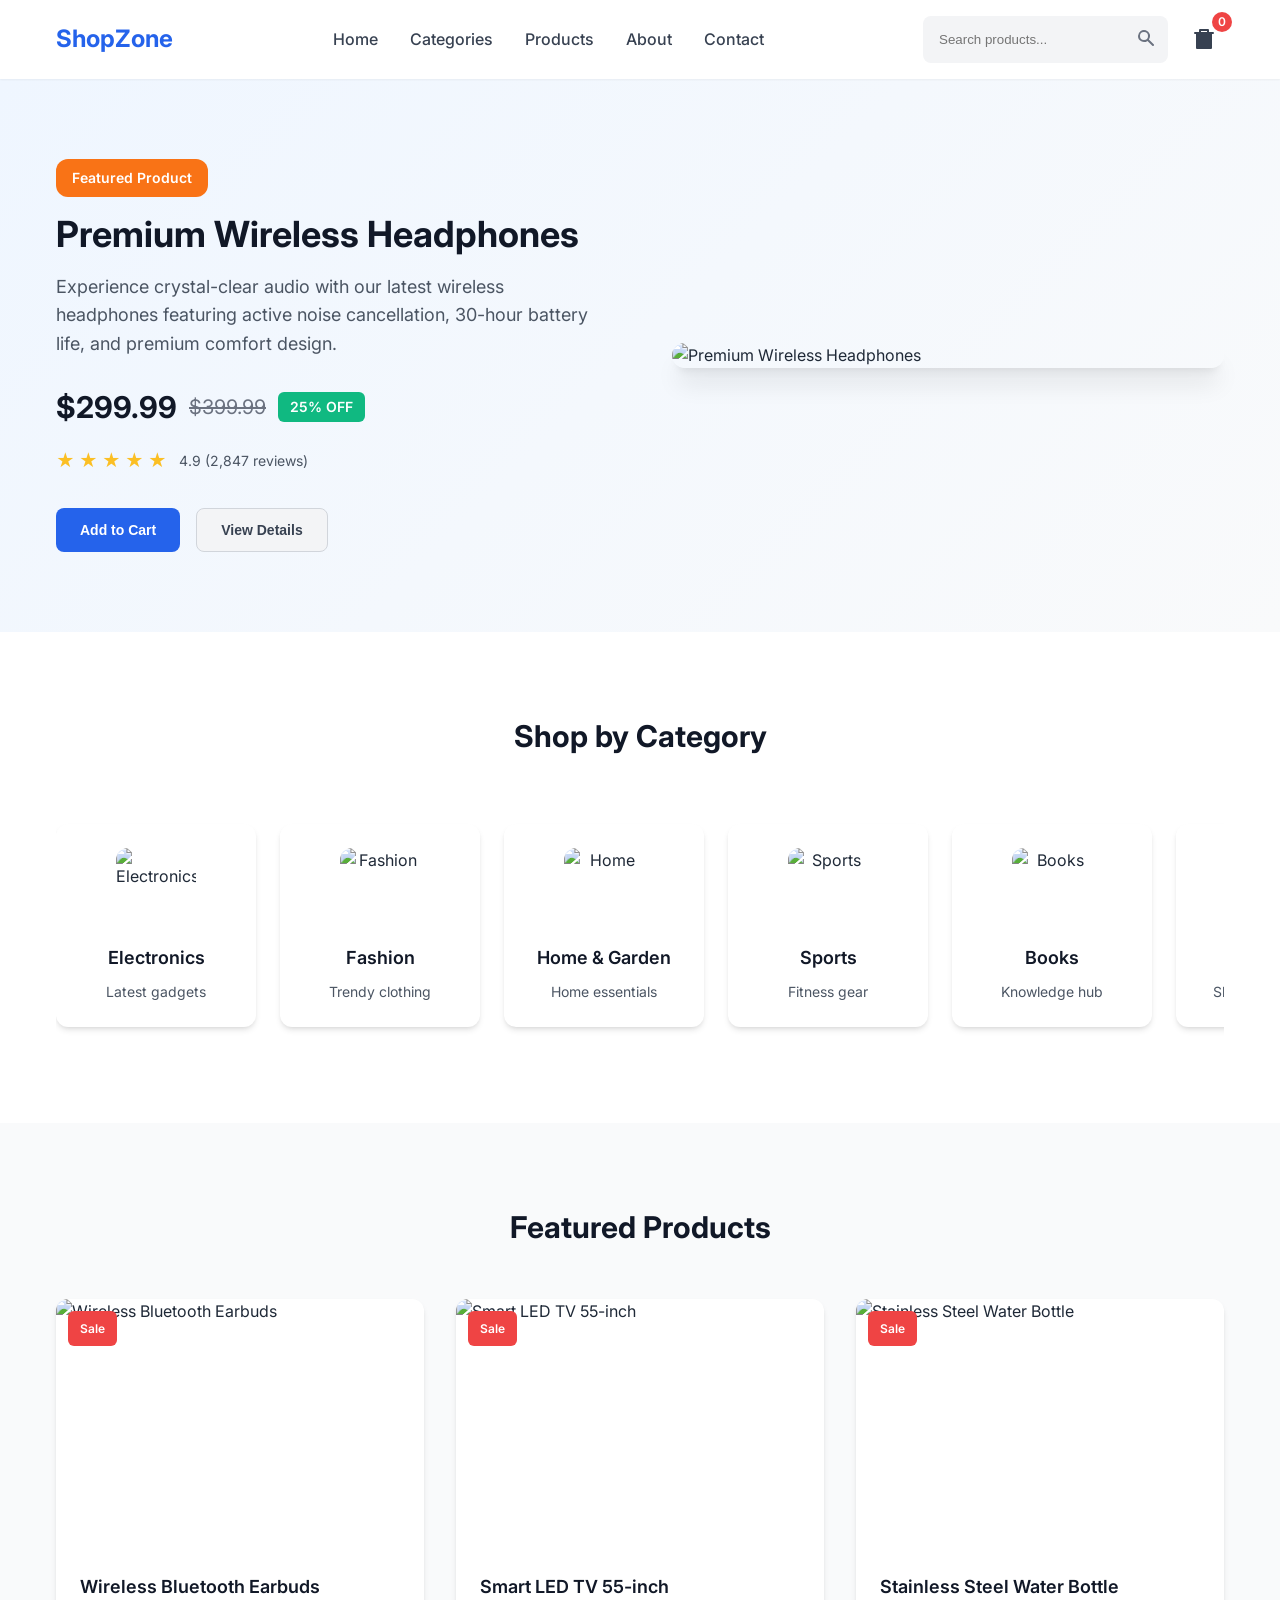
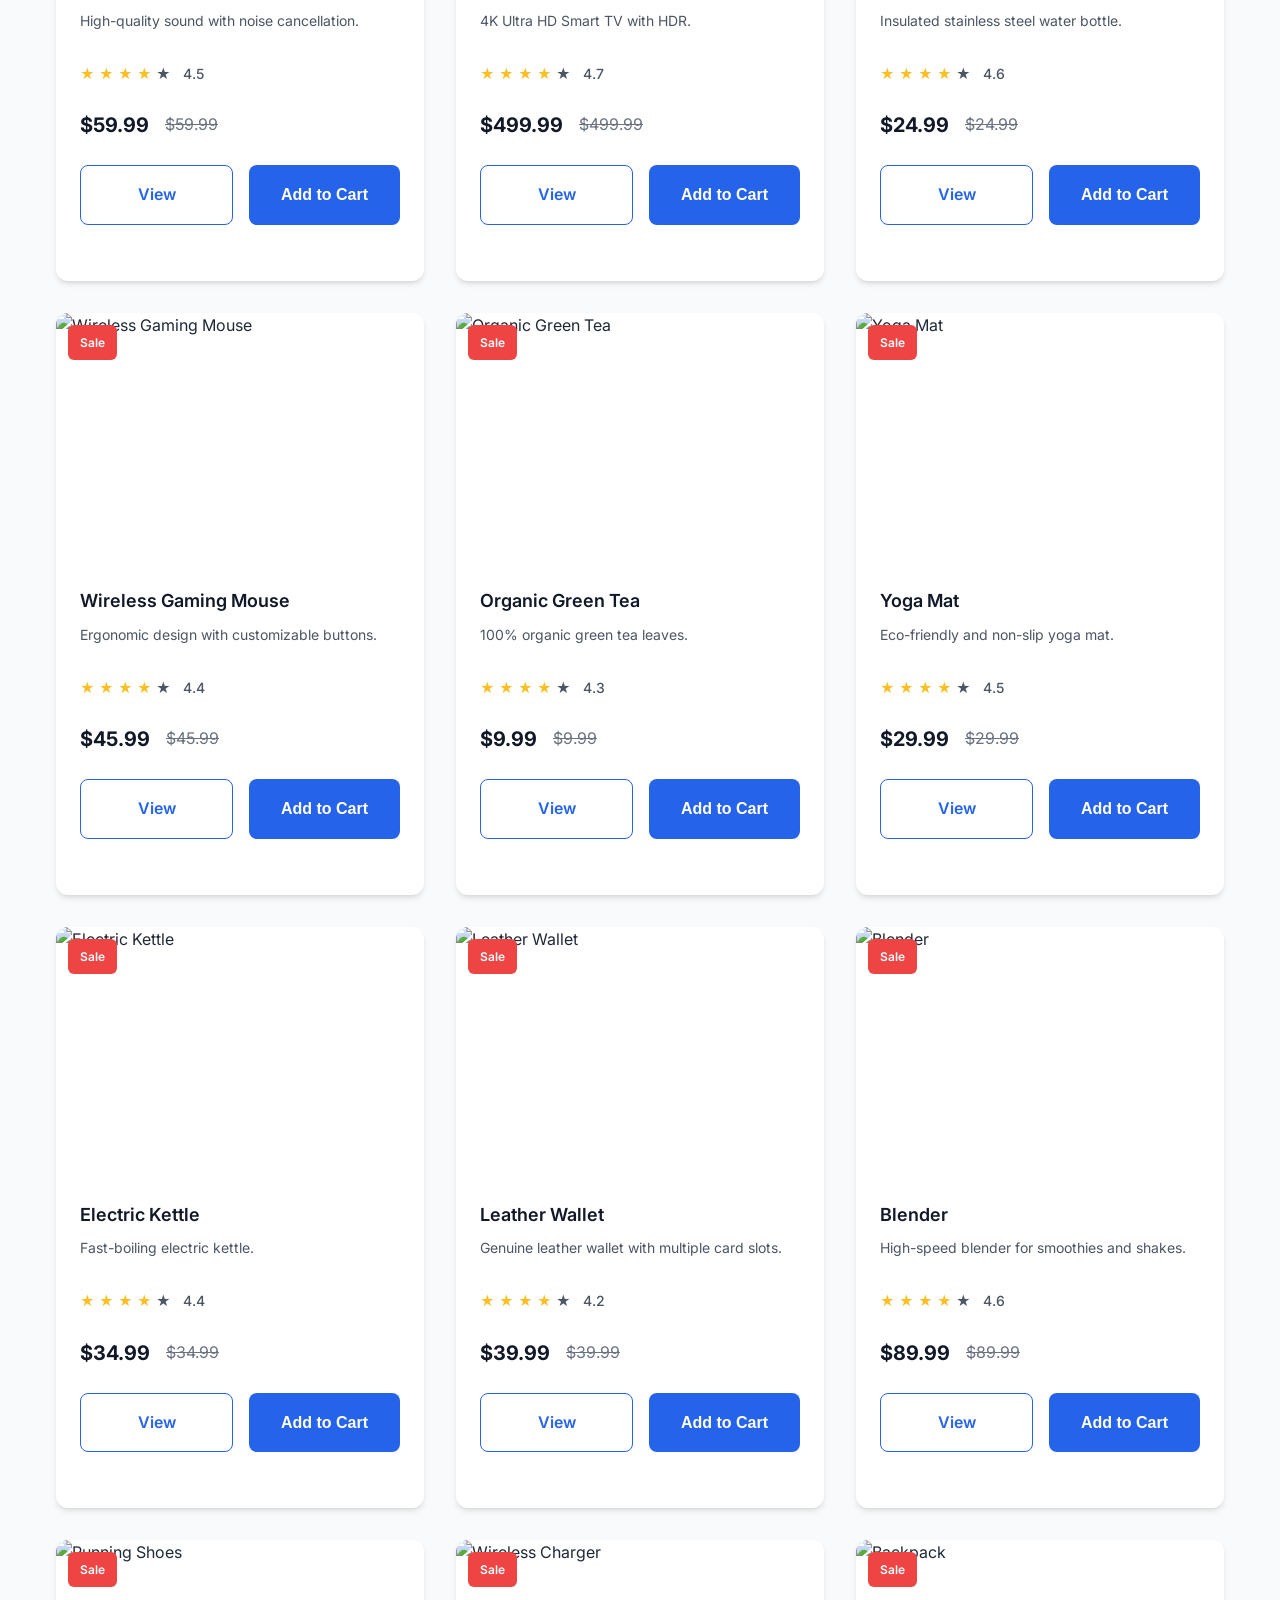
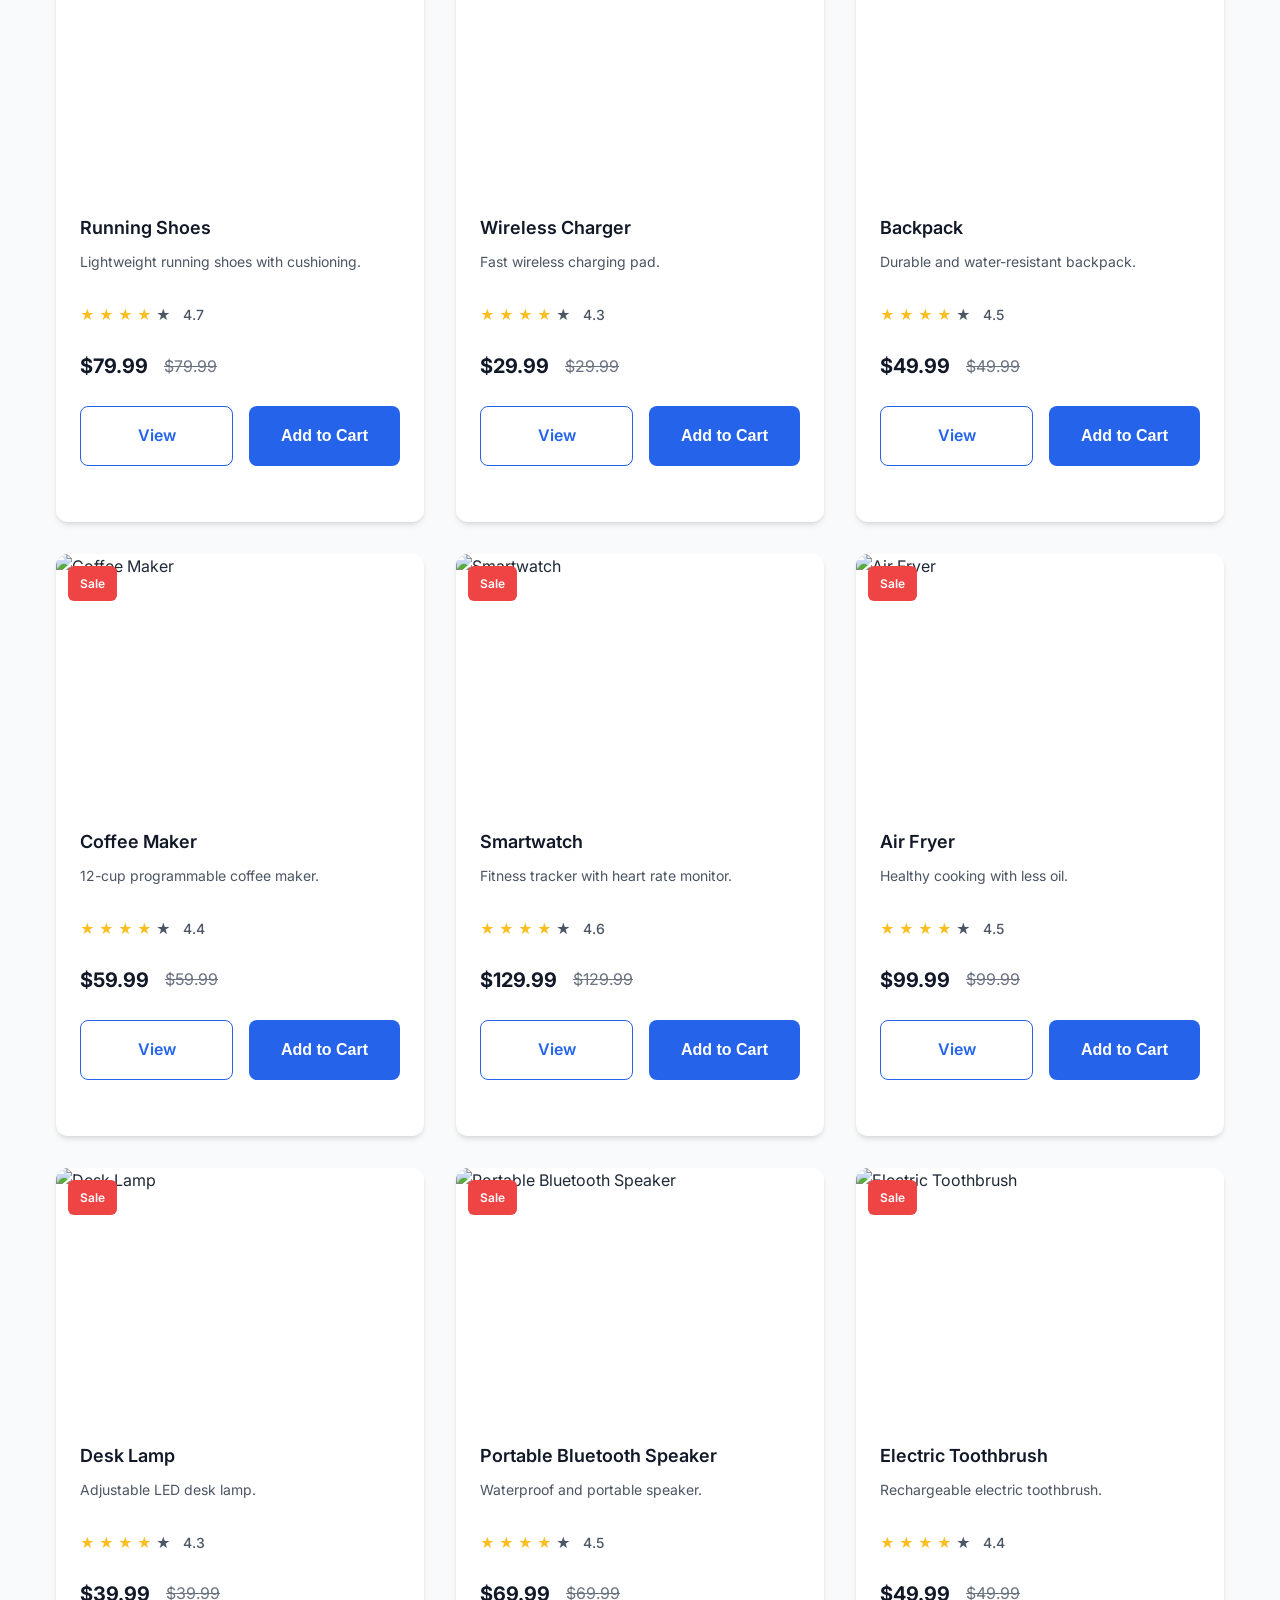
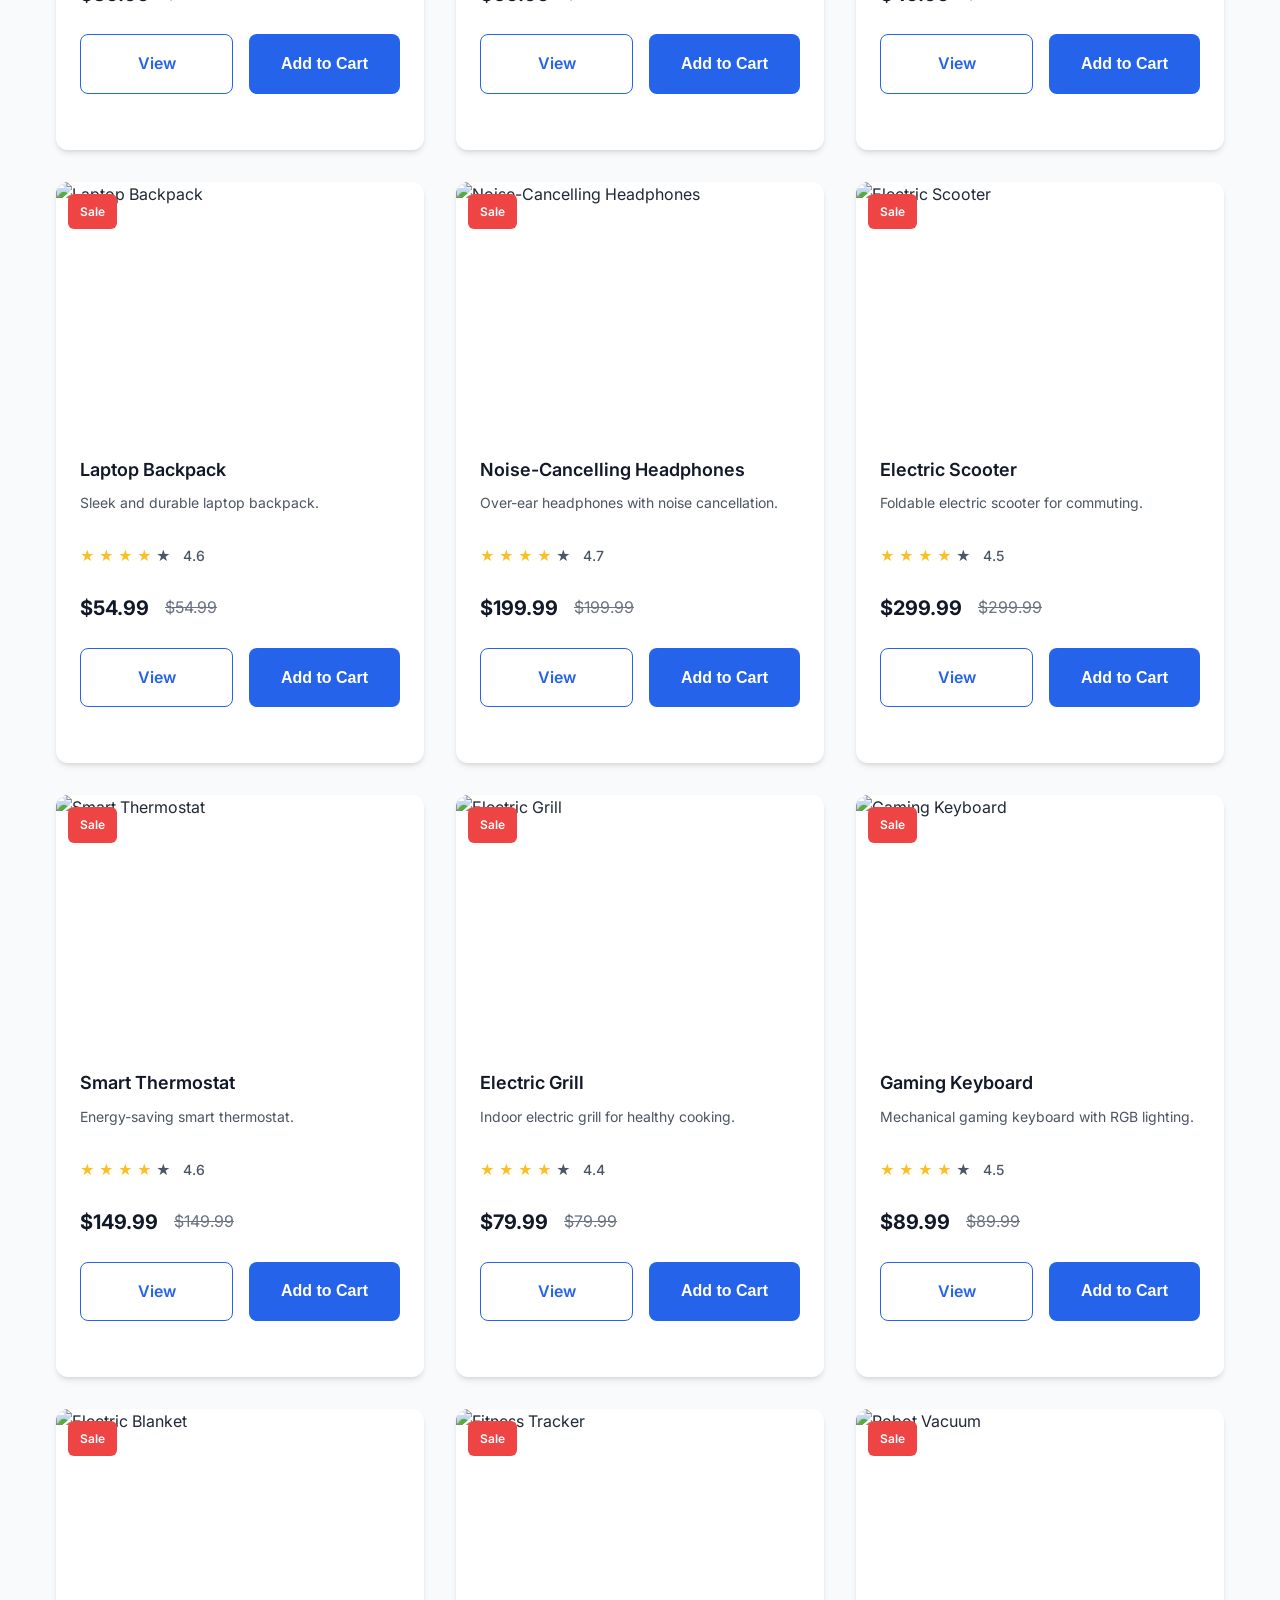
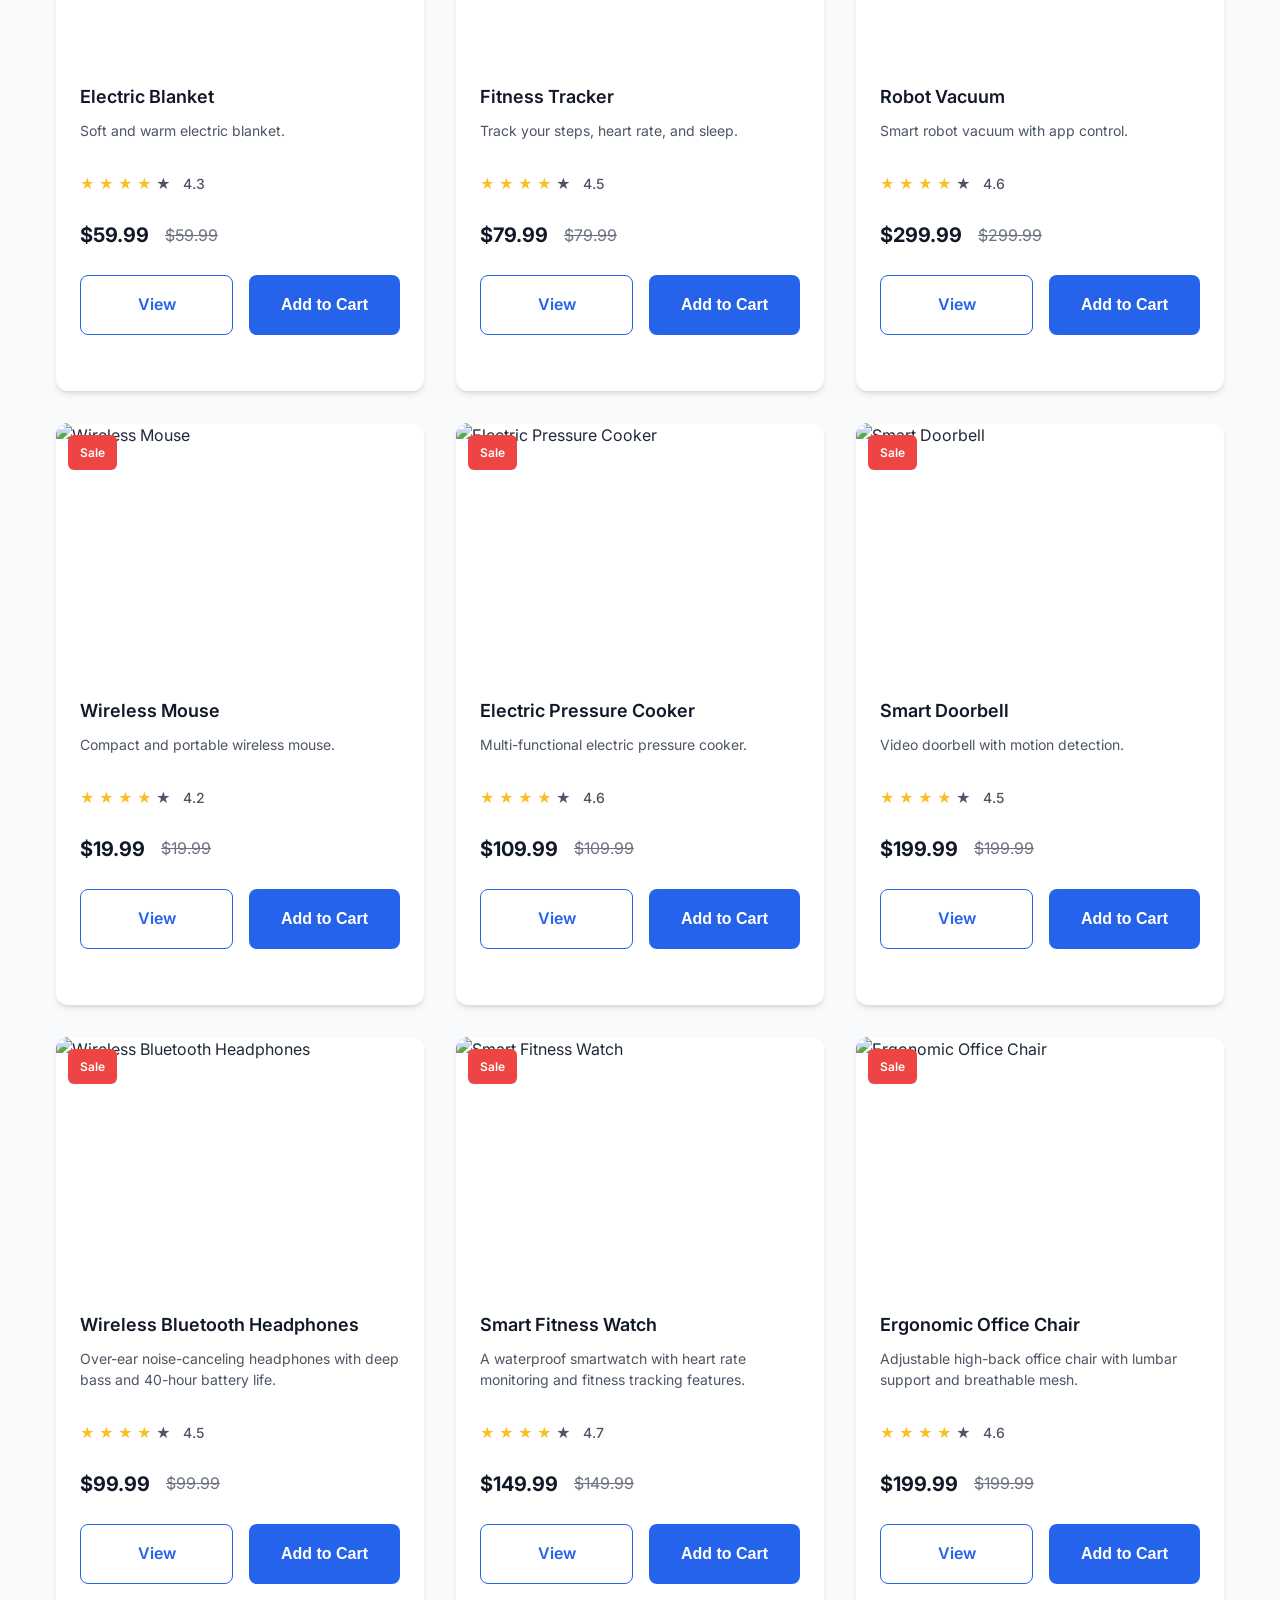
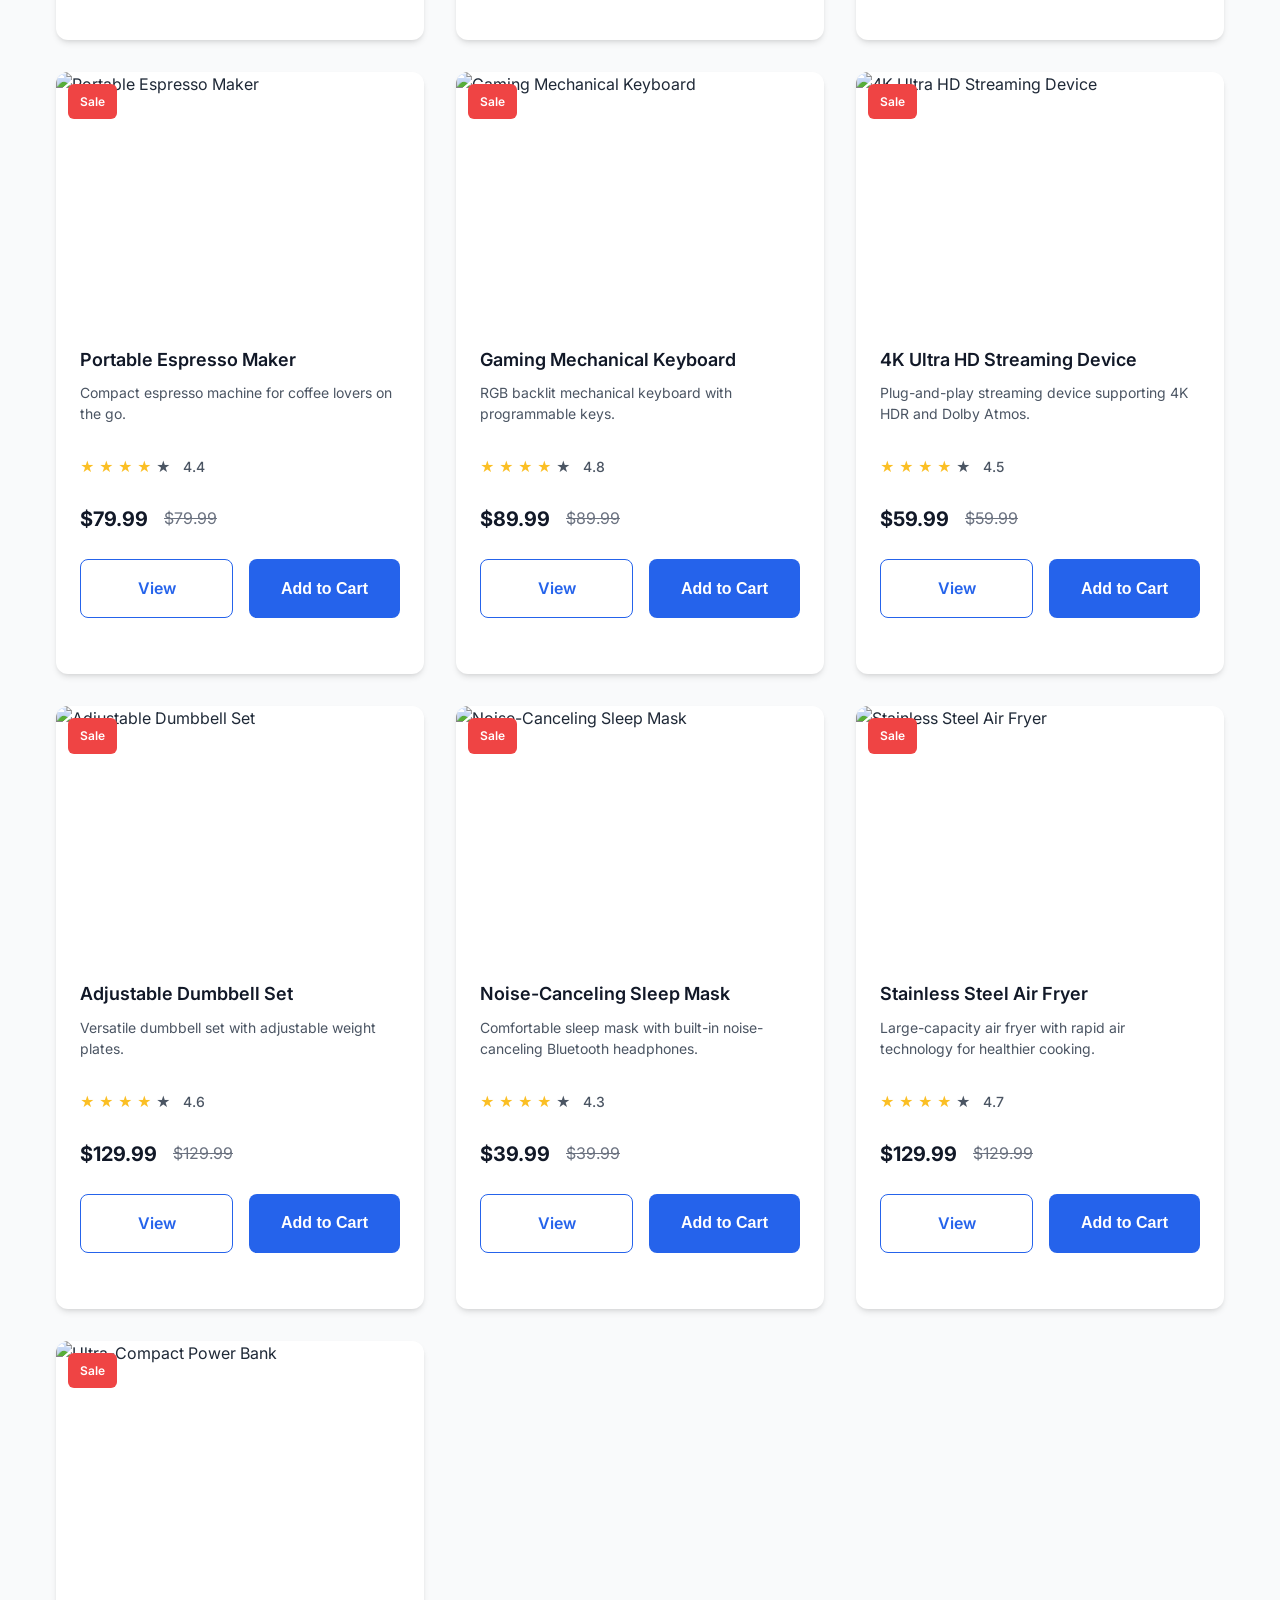
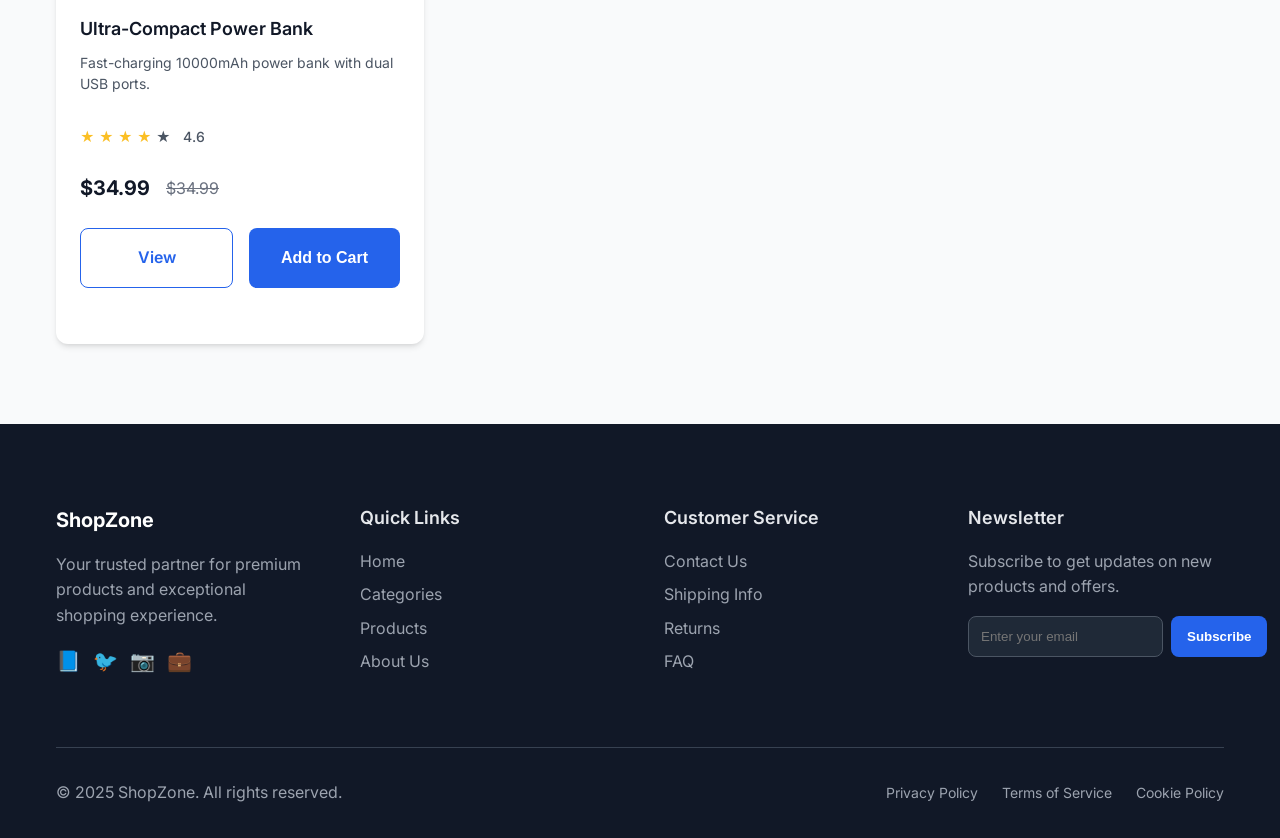
==== index.html @ c823c6c2 "Initial commit" ====
<!DOCTYPE html>
<html lang="en">
<head>
    <meta charset="UTF-8">
    <meta name="viewport" content="width=device-width, initial-scale=1.0">
    <title>ShopZone - Premium E-Commerce Store</title>
    <link rel="preconnect" href="https://fonts.googleapis.com">
    <link rel="preconnect" href="https://fonts.gstatic.com" crossorigin>
    <link href="https://fonts.googleapis.com/css2?family=Inter:wght@300;400;500;600;700&display=swap" rel="stylesheet">
    <link rel="stylesheet" href="pro.css">
</head>
<body>
    <!-- Navigation -->
    <nav class="navbar">
        <div class="nav-container">
            <div class="nav-logo">
                <h1>ShopZone</h1>
            </div>
            <ul class="nav-menu">
                <li><a href="#home">Home</a></li>
                <li><a href="#categories">Categories</a></li>
                <li><a href="#products">Products</a></li>
                <li><a href="#about">About</a></li>
                <li><a href="#contact">Contact</a></li>
            </ul>
            <div class="nav-actions">
                <form class="search-form">
                    <input type="search" id="search" placeholder="Search products..." class="search-input">
                    <button type="submit" class="search-btn">
                        <svg width="20" height="20" fill="currentColor" viewBox="0 0 20 20">
                            <path fill-rule="evenodd" d="M8 4a4 4 0 100 8 4 4 0 000-8zM2 8a6 6 0 1110.89 3.476l4.817 4.817a1 1 0 01-1.414 1.414l-4.816-4.816A6 6 0 012 8z" clip-rule="evenodd"></path>
                        </svg>
                    </button>
                </form>
                <a href="cart.html" class="cart-link">
                    <svg width="24" height="24" fill="currentColor" viewBox="0 0 24 24">
                        <path d="M7 4V2a1 1 0 0 1 1-1h8a1 1 0 0 1 1 1v2h4a1 1 0 0 1 0 2h-1v14a1 1 0 0 1-1 1H5a1 1 0 0 1-1-1V6H3a1 1 0 1 1 0-2h4zM9 3v1h6V3H9zm0 5a1 1 0 0 1 2 0v8a1 1 0 0 1-2 0V8zm4 0a1 1 0 0 1 2 0v8a1 1 0 0 1-2 0V8z"/>
                    </svg>
                    <span class="cart-count">0</span>
                </a> 
            </div>
        </div>
    </nav>

    <!-- Hero Section -->
    <section id="home" class="hero">
        <div class="hero-container">
            <div class="hero-content">
                <div class="hero-text">
                    <span class="hero-badge">Featured Product</span>
                    <h1 class="hero-title">Premium Wireless Headphones</h1>
                    <p class="hero-description">Experience crystal-clear audio with our latest wireless headphones featuring active noise cancellation, 30-hour battery life, and premium comfort design.</p>
                    <div class="hero-price">
                        <span class="current-price">$299.99</span>
                        <span class="original-price">$399.99</span>
                        <span class="discount">25% OFF</span>
                    </div>
                    <div class="hero-rating">
                        <div class="stars">
                            <span class="star filled">★</span>
                            <span class="star filled">★</span>
                            <span class="star filled">★</span>
                            <span class="star filled">★</span>
                            <span class="star filled">★</span>
                        </div>
                        <span class="rating-text">4.9 (2,847 reviews)</span>
                    </div>
                    <div class="hero-actions">
                        <button class="btn btn-primary">Add to Cart</ប>
                        <button class="btn btn-secondary">View Details</button>
          


                    </div>
                </div>
                <div class="hero-image">
                    <img src="https://images.pexels.com/photos/3394650/pexels-photo-3394650.jpeg?auto=compress&cs=tinysrgb&w=600" alt="Premium Wireless Headphones">
                </div>
            </div>
        </div>
    </section>

    <!-- Categories Section -->
    <section id="categories" class="categories">
        <div class="container">
            <h2 class="section-title">Shop by Category</h2>
            <div class="categories-scroll">
                <div class="category-card">
                    <img src="https://images.pexels.com/photos/356056/pexels-photo-356056.jpeg?auto=compress&cs=tinysrgb&w=300" alt="Electronics">
                    <h3>Electronics</h3>
                    <p>Latest gadgets</p>
                </div>
                <div class="category-card">
                    <img src="https://images.pexels.com/photos/318236/pexels-photo-318236.jpeg?auto=compress&cs=tinysrgb&w=300" alt="Fashion">
                    <h3>Fashion</h3>
                    <p>Trendy clothing</p>
                </div>
                <div class="category-card">
                    <img src="https://images.pexels.com/photos/276517/pexels-photo-276517.jpeg?auto=compress&cs=tinysrgb&w=300" alt="Home">
                    <h3>Home & Garden</h3>
                    <p>Home essentials</p>
                </div>
                <div class="category-card">
                    <img src="https://images.pexels.com/photos/2529148/pexels-photo-2529148.jpeg?auto=compress&cs=tinysrgb&w=300" alt="Sports">
                    <h3>Sports</h3>
                    <p>Fitness gear</p>
                </div>
                <div class="category-card">
                    <img src="https://images.pexels.com/photos/159519/back-to-school-book-education-school-159519.jpeg?auto=compress&cs=tinysrgb&w=300" alt="Books">
                    <h3>Books</h3>
                    <p>Knowledge hub</p>
                </div>
                <div class="category-card">
                    <img src="https://images.pexels.com/photos/2377045/pexels-photo-2377045.jpeg?auto=compress&cs=tinysrgb&w=300" alt="Beauty">
                    <h3>Beauty</h3>
                    <p>Skincare & makeup</p>
                </div>
            </div>
        </div>
    </section>

    <!-- Products Section -->
    <section id="products" class="products">
        <div class="container">
            <h2 class="section-title">Featured Products</h2>
            <div class="products-grid" id="product-Container">
                <div class="product-card" id="product-card">
                    <div class="product-image">
                        <img src="https://images.pexels.com/photos/788946/pexels-photo-788946.jpeg?auto=compress&cs=tinysrgb&w=400" alt="Smartphone">
                        <div class="product-badge sale">Sale</div>
                    </div>
                    <div class="product-info">
                        <h3 class="product-name">Latest Smartphone</h3>
                        <p class="product-description">High-performance smartphone with advanced camera system and long-lasting battery.</p>
                        <div class="product-rating">
                            <div class="stars">
                                <span class="star filled">★</span>
                                <span class="star filled">★</span>
                                <span class="star filled">★</span>
                                <span class="star filled">★</span>
                                <span class="star">★</span>
                            </div>
                            <span>4.2</span>
                        </div>
                        <div class="product-price">
                            <span class="current">$899.99</span>
                            <span class="original">$999.99</span>
                        </div>
                        <div class="product-actions" id="product-actions">
                            <button class="btn btn-outline">View</button>
                            <button class="btn btn-primary">Add to Cart</button>
                        </div>
                    </div>
                </div>

                

                

                

                

            </div>
        </div>
    </section>

    <!-- Footer -->
    <footer class="footer">
        <div class="container">
            <div class="footer-content">
                <div class="footer-section">
                    <h3>ShopZone</h3>
                    <p>Your trusted partner for premium products and exceptional shopping experience.</p>
                    <div class="social-links">
                        <a href="#" aria-label="Facebook">📘</a>
                        <a href="#" aria-label="Twitter">🐦</a>
                        <a href="#" aria-label="Instagram">📷</a>
                        <a href="#" aria-label="LinkedIn">💼</a>
                    </div>
                </div>
                <div class="footer-section">
                    <h4>Quick Links</h4>
                    <ul>
                        <li><a href="#home">Home</a></li>
                        <li><a href="#categories">Categories</a></li>
                        <li><a href="#products">Products</a></li>
                        <li><a href="#about">About Us</a></li>
                    </ul>
                </div>
                <div class="footer-section">
                    <h4>Customer Service</h4>
                    <ul>
                        <li><a href="#">Contact Us</a></li>
                        <li><a href="#">Shipping Info</a></li>
                        <li><a href="#">Returns</a></li>
                        <li><a href="#">FAQ</a></li>
                    </ul>
                </div>
                <div class="footer-section">
                    <h4>Newsletter</h4>
                    <p>Subscribe to get updates on new products and offers.</p>
                    <form class="newsletter-form">
                        <input type="email" placeholder="Enter your email" required>
                        <button type="submit">Subscribe</button>
                    </form>
                </div>
            </div>
            <div class="footer-bottom">
                <p>&copy; 2025 ShopZone. All rights reserved.</p>
                <div class="footer-links">
                    <a href="#">Privacy Policy</a>
                    <a href="#">Terms of Service</a>
                    <a href="#">Cookie Policy</a>
                </div>
            </div>
        </div>
    </footer>
</body>
<script src="script.js" type="module"></script>
</html>
---- pro.css ----
/* CSS Variables */
:root {
  /* Colors */
  --primary-600: #2563eb;
  --primary-700: #1d4ed8;
  --primary-50: #eff6ff;
  --secondary-600: #7c3aed;
  --secondary-700: #6d28d9;
  --accent-500: #f97316;
  --success-500: #10b981;
  --warning-500: #f59e0b;
  --error-500: #ef4444;
  
  /* Neutrals */
  --gray-50: #f9fafb;
  --gray-100: #f3f4f6;
  --gray-200: #e5e7eb;
  --gray-300: #d1d5db;
  --gray-400: #9ca3af;
  --gray-500: #6b7280;
  --gray-600: #4b5563;
  --gray-700: #374151;
  --gray-800: #1f2937;
  --gray-900: #111827;
  
  /* Spacing */
  --space-1: 0.25rem;
  --space-2: 0.5rem;
  --space-3: 0.75rem;
  --space-4: 1rem;
  --space-5: 1.25rem;
  --space-6: 1.5rem;
  --space-8: 2rem;
  --space-10: 2.5rem;
  --space-12: 3rem;
  --space-16: 4rem;
  --space-20: 5rem;
  
  /* Typography */
  --font-size-xs: 0.75rem;
  --font-size-sm: 0.875rem;
  --font-size-base: 1rem;
  --font-size-lg: 1.125rem;
  --font-size-xl: 1.25rem;
  --font-size-2xl: 1.5rem;
  --font-size-3xl: 1.875rem;
  --font-size-4xl: 2.25rem;
  
  /* Shadows */
  --shadow-sm: 0 1px 2px 0 rgb(0 0 0 / 0.05);
  --shadow-md: 0 4px 6px -1px rgb(0 0 0 / 0.1), 0 2px 4px -2px rgb(0 0 0 / 0.1);
  --shadow-lg: 0 10px 15px -3px rgb(0 0 0 / 0.1), 0 4px 6px -4px rgb(0 0 0 / 0.1);
  --shadow-xl: 0 20px 25px -5px rgb(0 0 0 / 0.1), 0 8px 10px -6px rgb(0 0 0 / 0.1);
  
  /* Border Radius */
  --radius-sm: 0.125rem;
  --radius-md: 0.375rem;
  --radius-lg: 0.5rem;
  --radius-xl: 0.75rem;
  --radius-2xl: 1rem;
  
  /* Transitions */
  --transition-fast: 150ms ease;
  --transition-normal: 250ms ease;
  --transition-slow: 350ms ease;
}

/* Reset and Base Styles */
* {
  margin: 0;
  padding: 0;
  box-sizing: border-box;
}

body {
  font-family: 'Inter', -apple-system, BlinkMacSystemFont, 'Segoe UI', Roboto, sans-serif;
  line-height: 1.6;
  color: var(--gray-800);
  background-color: #ffffff;
}

img {
  max-width: 100%;
  height: auto;
  display: block;
}

a {
  text-decoration: none;
  color: inherit;
  transition: var(--transition-fast);
}

ul {
  list-style: none;
}

/* Utility Classes */
.container {
  max-width: 1200px;
  margin: 0 auto;
  padding: 0 var(--space-4);
}

.section-title {
  font-size: var(--font-size-3xl);
  font-weight: 700;
  text-align: center;
  margin-bottom: var(--space-12);
  color: var(--gray-900);
}

/* Button Styles */
.btn {
  display: inline-flex;
  align-items: center;
  justify-content: center;
  padding: var(--space-3) var(--space-6);
  border-radius: var(--radius-lg);
  font-weight: 600;
  font-size: var(--font-size-sm);
  cursor: pointer;
  border: none;
  transition: var(--transition-normal);
  text-decoration: none;
  min-height: 44px;
}

.btn-primary {
  background-color: var(--primary-600);
  color: white;
}

.btn-primary:hover {
  background-color: var(--primary-700);
  transform: translateY(-1px);
  box-shadow: var(--shadow-md);
}

.btn-secondary {
  background-color: var(--gray-100);
  color: var(--gray-700);
  border: 1px solid var(--gray-300);
}

.btn-secondary:hover {
  background-color: var(--gray-200);
  transform: translateY(-1px);
}

.btn-outline {
  background-color: transparent;
  color: var(--primary-600);
  border: 1px solid var(--primary-600);
}

.btn-outline:hover {
  background-color: var(--primary-600);
  color: white;
}

/* Navigation */
.navbar {
  background-color: white;
  box-shadow: var(--shadow-sm);
  position: sticky;
  top: 0;
  z-index: 100;
}

.nav-container {
  display: flex;
  align-items: center;
  justify-content: space-between;
  max-width: 1200px;
  margin: 0 auto;
  padding: var(--space-4);
}

.nav-logo h1 {
  font-size: var(--font-size-2xl);
  font-weight: 700;
  color: var(--primary-600);
}

.nav-logo a {
  color: var(--primary-600);
}

.nav-menu {
  display: flex;
  gap: var(--space-8);
}

.nav-menu a {
  font-weight: 500;
  color: var(--gray-700);
  transition: var(--transition-fast);
}

.nav-menu a:hover {
  color: var(--primary-600);
}

.nav-actions {
  display: flex;
  align-items: center;
  gap: var(--space-4);
}

.search-form {
  display: flex;
  align-items: center;
  background-color: var(--gray-100);
  border-radius: var(--radius-lg);
  overflow: hidden;
}

.search-input {
  padding: var(--space-3) var(--space-4);
  border: none;
  background: transparent;
  outline: none;
  min-width: 200px;
}

.search-btn {
  padding: var(--space-3);
  background: transparent;
  border: none;
  color: var(--gray-500);
  cursor: pointer;
  transition: var(--transition-fast);
}

.search-btn:hover {
  color: var(--primary-600);
}

.cart-link {
  position: relative;
  display: flex;
  align-items: center;
  color: var(--gray-700);
  padding: var(--space-2);
  border-radius: var(--radius-md);
  transition: var(--transition-fast);
}

.cart-link:hover,
.cart-link.active {
  color: var(--primary-600);
  background-color: var(--primary-50);
}

.cart-count {
  position: absolute;
  top: -8px;
  right: -8px;
  background-color: var(--error-500);
  color: white;
  font-size: var(--font-size-xs);
  font-weight: 600;
  padding: 2px 6px;
  border-radius: 50%;
  min-width: 20px;
  height: 20px;
  display: flex;
  align-items: center;
  justify-content: center;
}

/* Hero Section */
.hero {
  background: linear-gradient(135deg, var(--primary-50) 0%, var(--gray-50) 100%);
  padding: var(--space-20) 0;
}

.hero-container {
  max-width: 1200px;
  margin: 0 auto;
  padding: 0 var(--space-4);
}

.hero-content {
  display: grid;
  grid-template-columns: 1fr 1fr;
  gap: var(--space-16);
  align-items: center;
}

.hero-badge {
  background-color: var(--accent-500);
  color: white;
  padding: var(--space-2) var(--space-4);
  border-radius: var(--radius-xl);
  font-size: var(--font-size-sm);
  font-weight: 600;
  display: inline-block;
  margin-bottom: var(--space-4);
}

.hero-title {
  font-size: var(--font-size-4xl);
  font-weight: 700;
  line-height: 1.2;
  margin-bottom: var(--space-4);
  color: var(--gray-900);
}

.hero-description {
  font-size: var(--font-size-lg);
  color: var(--gray-600);
  margin-bottom: var(--space-6);
  line-height: 1.6;
}

.hero-price {
  display: flex;
  align-items: center;
  gap: var(--space-3);
  margin-bottom: var(--space-4);
}

.current-price {
  font-size: var(--font-size-3xl);
  font-weight: 700;
  color: var(--gray-900);
}

.original-price {
  font-size: var(--font-size-xl);
  color: var(--gray-500);
  text-decoration: line-through;
}

.discount {
  background-color: var(--success-500);
  color: white;
  padding: var(--space-1) var(--space-3);
  border-radius: var(--radius-md);
  font-size: var(--font-size-sm);
  font-weight: 600;
}

.hero-rating {
  display: flex;
  align-items: center;
  gap: var(--space-3);
  margin-bottom: var(--space-8);
}

.stars {
  display: flex;
  gap: var(--space-1);
}

.star {
  color: var(--gray-300);
  font-size: var(--font-size-lg);
}

.star.filled {
  color: #fbbf24;
}

.rating-text {
  color: var(--gray-600);
  font-size: var(--font-size-sm);
}

.hero-actions {
  display: flex;
  gap: var(--space-4);
}

.hero-image img {
  width: 100%;
  border-radius: var(--radius-2xl);
  box-shadow: var(--shadow-xl);
}

/* Categories Section */
.categories {
  padding: var(--space-20) 0;
}

.categories-scroll {
  display: flex;
  gap: var(--space-6);
  overflow-x: auto;
  padding: var(--space-4) 0;
  scrollbar-width: none;
  -ms-overflow-style: none;
}

.categories-scroll::-webkit-scrollbar {
  display: none;
}

.category-card {
  flex: 0 0 200px;
  background: white;
  border-radius: var(--radius-xl);
  padding: var(--space-6);
  text-align: center;
  box-shadow: var(--shadow-md);
  transition: var(--transition-normal);
  cursor: pointer;
}

.category-card:hover {
  transform: translateY(-4px);
  box-shadow: var(--shadow-xl);
}

.category-card img {
  width: 80px;
  height: 80px;
  object-fit: cover;
  border-radius: var(--radius-xl);
  margin: 0 auto var(--space-4);
}

.category-card h3 {
  font-size: var(--font-size-lg);
  font-weight: 600;
  margin-bottom: var(--space-2);
  color: var(--gray-900);
}

.category-card p {
  color: var(--gray-600);
  font-size: var(--font-size-sm);
}

/* Products Section */
.products {
  padding: var(--space-20) 0;
  background-color: var(--gray-50);
}

.products-grid {
  display: grid;
  grid-template-columns: repeat(auto-fit, minmax(300px, 1fr));
  gap: var(--space-8);
}

.product-card {
  background: white;
  border-radius: var(--radius-xl);
  overflow: hidden;
  box-shadow: var(--shadow-md);
  transition: var(--transition-normal);
}

.product-card:hover {
  transform: translateY(-4px);
  box-shadow: var(--shadow-xl);
}

.product-image {
  position: relative;
  overflow: hidden;
}

.product-image img {
  width: 100%;
  height: 250px;
  object-fit: cover;
  transition: var(--transition-slow);
}

.product-card:hover .product-image img {
  transform: scale(1.05);
}

.product-badge {
  position: absolute;
  top: var(--space-3);
  left: var(--space-3);
  padding: var(--space-2) var(--space-3);
  border-radius: var(--radius-md);
  font-size: var(--font-size-xs);
  font-weight: 600;
  color: white;
}

.product-badge.sale {
  background-color: var(--error-500);
}

.product-badge.new {
  background-color: var(--success-500);
}

.product-badge.hot {
  background-color: var(--accent-500);
}

.product-info {
  padding: var(--space-6);
}

.product-name {
  font-size: var(--font-size-lg);
  font-weight: 600;
  margin-bottom: var(--space-2);
  color: var(--gray-900);
}

.product-description {
  color: var(--gray-600);
  font-size: var(--font-size-sm);
  margin-bottom: var(--space-4);
  line-height: 1.5;
}

.product-rating {
  display: flex;
  align-items: center;
  gap: var(--space-2);
  margin-bottom: var(--space-4);
}

.product-rating span {
  color: var(--gray-600);
  font-size: var(--font-size-sm);
  font-weight: 500;
}

.product-price {
  display: flex;
  align-items: center;
  gap: var(--space-3);
  margin-bottom: var(--space-6);
}

.product-price .current {
  font-size: var(--font-size-xl);
  font-weight: 700;
  color: var(--gray-900);
}

.product-price .original {
  font-size: var(--font-size-base);
  color: var(--gray-500);
  text-decoration: line-through;
}

.product-actions {
  display: flex;
  gap: var(--space-3);
}

.product-actions .btn {
  flex: 1;
  padding: var(--space-3) var(--space-4);
}

/* Cart Page */
.cart-page {
  padding: var(--space-20) 0;
  min-height: 70vh;
}

.cart-header {
  text-align: center;
  margin-bottom: var(--space-12);
}

.cart-header h1 {
  font-size: var(--font-size-4xl);
  font-weight: 700;
  color: var(--gray-900);
  margin-bottom: var(--space-2);
}

.cart-header p {
  color: var(--gray-600);
  font-size: var(--font-size-lg);
}

.cart-layout {
  display: grid;
  grid-template-columns: 2fr 1fr;
  gap: var(--space-12);
}

.cart-items {
  display: flex;
  flex-direction: column;
  gap: var(--space-6);
}

.cart-item {
  display: grid;
  grid-template-columns: 120px 1fr auto auto auto;
  gap: var(--space-4);
  align-items: center;
  background: white;
  padding: var(--space-6);
  border-radius: var(--radius-xl);
  box-shadow: var(--shadow-md);
}

.item-image img {
  width: 100%;
  height: 100px;
  object-fit: cover;
  border-radius: var(--radius-lg);
}

.item-details h3 {
  font-size: var(--font-size-lg);
  font-weight: 600;
  margin-bottom: var(--space-2);
  color: var(--gray-900);
}

.item-description {
  color: var(--gray-600);
  font-size: var(--font-size-sm);
  margin-bottom: var(--space-2);
}

.item-specs {
  display: flex;
  gap: var(--space-4);
  font-size: var(--font-size-xs);
  color: var(--gray-500);
}

.item-quantity {
  display: flex;
  align-items: center;
  border: 1px solid var(--gray-300);
  border-radius: var(--radius-lg);
  overflow: hidden;
}

.qty-btn {
  background: var(--gray-100);
  border: none;
  width: 40px;
  height: 40px;
  display: flex;
  align-items: center;
  justify-content: center;
  cursor: pointer;
  font-size: var(--font-size-lg);
  font-weight: 600;
  color: var(--gray-700);
  transition: var(--transition-fast);
}

.qty-btn:hover {
  background: var(--gray-200);
}

.qty-input {
  width: 60px;
  height: 40px;
  border: none;
  text-align: center;
  font-weight: 600;
  outline: none;
}

.item-price {
  text-align: right;
}

.item-price .current-price {
  font-size: var(--font-size-lg);
  font-weight: 700;
  color: var(--gray-900);
  display: block;
}

.item-price .original-price {
  font-size: var(--font-size-sm);
  color: var(--gray-500);
  text-decoration: line-through;
}

.remove-btn {
  background: transparent;
  border: none;
  color: var(--gray-400);
  cursor: pointer;
  padding: var(--space-2);
  border-radius: var(--radius-md);
  transition: var(--transition-fast);
}

.remove-btn:hover {
  color: var(--error-500);
  background: var(--gray-100);
}

/* Checkout Section */
.checkout-section {
  display: flex;
  flex-direction: column;
  gap: var(--space-8);
}

.checkout-card {
  background: white;
  padding: var(--space-8);
  border-radius: var(--radius-xl);
  box-shadow: var(--shadow-lg);
}

.checkout-card h3 {
  font-size: var(--font-size-xl);
  font-weight: 700;
  margin-bottom: var(--space-6);
  color: var(--gray-900);
}

.summary-row {
  display: flex;
  justify-content: space-between;
  align-items: center;
  margin-bottom: var(--space-4);
}

.summary-row.discount {
  color: var(--success-500);
}

.summary-row.total {
  font-size: var(--font-size-lg);
  font-weight: 700;
  color: var(--gray-900);
  margin-top: var(--space-4);
}

.summary-row .free {
  color: var(--success-500);
  font-weight: 600;
}

.summary-divider {
  border: none;
  height: 1px;
  background: var(--gray-200);
  margin: var(--space-6) 0;
}

.promo-code {
  display: flex;
  gap: var(--space-2);
  margin: var(--space-6) 0;
}

.promo-input {
  flex: 1;
  padding: var(--space-3);
  border: 1px solid var(--gray-300);
  border-radius: var(--radius-lg);
  outline: none;
  font-size: var(--font-size-sm);
}

.promo-input:focus {
  border-color: var(--primary-600);
}

.promo-btn {
  padding: var(--space-3) var(--space-4);
  background: var(--gray-100);
  border: 1px solid var(--gray-300);
  border-radius: var(--radius-lg);
  cursor: pointer;
  font-weight: 600;
  color: var(--gray-700);
  transition: var(--transition-fast);
}

.promo-btn:hover {
  background: var(--gray-200);
}

.checkout-btn {
  width: 100%;
  background: var(--primary-600);
  color: white;
  border: none;
  padding: var(--space-4);
  border-radius: var(--radius-lg);
  font-size: var(--font-size-base);
  font-weight: 600;
  cursor: pointer;
  margin: var(--space-6) 0;
  transition: var(--transition-normal);
}

.checkout-btn:hover {
  background: var(--primary-700);
  transform: translateY(-1px);
}

.payment-methods {
  text-align: center;
  margin: var(--space-4) 0;
}

.payment-methods p {
  color: var(--gray-600);
  font-size: var(--font-size-sm);
  margin-bottom: var(--space-2);
}

.payment-icons {
  display: flex;
  justify-content: center;
  gap: var(--space-3);
  font-size: var(--font-size-xl);
}

.security-info {
  text-align: center;
  margin-top: var(--space-4);
}

.security-info p {
  color: var(--gray-600);
  font-size: var(--font-size-xs);
}

.checkout-features {
  background: white;
  padding: var(--space-6);
  border-radius: var(--radius-xl);
  box-shadow: var(--shadow-md);
}

.feature {
  display: flex;
  align-items: center;
  gap: var(--space-3);
  margin-bottom: var(--space-4);
}

.feature:last-child {
  margin-bottom: 0;
}

.feature-icon {
  font-size: var(--font-size-xl);
}

.feature h4 {
  font-size: var(--font-size-sm);
  font-weight: 600;
  margin-bottom: var(--space-1);
  color: var(--gray-900);
}

.feature p {
  font-size: var(--font-size-xs);
  color: var(--gray-600);
}

.continue-shopping {
  text-align: center;
  margin-top: var(--space-12);
}

.continue-btn {
  color: var(--primary-600);
  font-weight: 600;
  font-size: var(--font-size-lg);
  transition: var(--transition-fast);
}

.continue-btn:hover {
  color: var(--primary-700);
}

/* Footer */
.footer {
  background-color: var(--gray-900);
  color: white;
  padding: var(--space-20) 0 var(--space-8);
}

.footer-content {
  display: grid;
  grid-template-columns: repeat(auto-fit, minmax(250px, 1fr));
  gap: var(--space-12);
  margin-bottom: var(--space-16);
}

.footer-section h3 {
  font-size: var(--font-size-xl);
  font-weight: 700;
  margin-bottom: var(--space-4);
  color: white;
}

.footer-section h4 {
  font-size: var(--font-size-lg);
  font-weight: 600;
  margin-bottom: var(--space-4);
  color: var(--gray-200);
}

.footer-section p {
  color: var(--gray-400);
  line-height: 1.6;
  margin-bottom: var(--space-4);
}

.footer-section ul li {
  margin-bottom: var(--space-2);
}

.footer-section ul li a {
  color: var(--gray-400);
  transition: var(--transition-fast);
}

.footer-section ul li a:hover {
  color: white;
}

.social-links {
  display: flex;
  gap: var(--space-3);
}

.social-links a {
  font-size: var(--font-size-xl);
  transition: var(--transition-fast);
}

.social-links a:hover {
  transform: translateY(-2px);
}

.newsletter-form {
  display: flex;
  gap: var(--space-2);
  margin-top: var(--space-4);
}

.newsletter-form input {
  flex: 1;
  padding: var(--space-3);
  border: 1px solid var(--gray-600);
  border-radius: var(--radius-lg);
  background: var(--gray-800);
  color: white;
  outline: none;
}

.newsletter-form input:focus {
  border-color: var(--primary-600);
}

.newsletter-form button {
  padding: var(--space-3) var(--space-4);
  background: var(--primary-600);
  color: white;
  border: none;
  border-radius: var(--radius-lg);
  cursor: pointer;
  font-weight: 600;
  transition: var(--transition-fast);
}

.newsletter-form button:hover {
  background: var(--primary-700);
}

.footer-bottom {
  display: flex;
  justify-content: space-between;
  align-items: center;
  padding-top: var(--space-8);
  border-top: 1px solid var(--gray-700);
  color: var(--gray-400);
}

.footer-links {
  display: flex;
  gap: var(--space-6);
}

.footer-links a {
  color: var(--gray-400);
  font-size: var(--font-size-sm);
  transition: var(--transition-fast);
}

.footer-links a:hover {
  color: white;
}

/* Product Detail Page */
.breadcrumb {
  background-color: var(--gray-50);
  padding: var(--space-4) 0;
  border-bottom: 1px solid var(--gray-200);
}

.breadcrumb-nav {
  display: flex;
  align-items: center;
  gap: var(--space-2);
  font-size: var(--font-size-sm);
}

.breadcrumb-nav a {
  color: var(--primary-600);
  transition: var(--transition-fast);
}

.breadcrumb-nav a:hover {
  color: var(--primary-700);
}

.breadcrumb-separator {
  color: var(--gray-400);
}

.breadcrumb-current {
  color: var(--gray-600);
  font-weight: 500;
}

.product-detail {
  padding: var(--space-20) 0;
}

.product-layout {
  display: grid;
  grid-template-columns: 1fr 1fr;
  gap: var(--space-16);
  margin-bottom: var(--space-20);
}

/* Product Images */
.product-images {
  display: flex;
  flex-direction: column;
  gap: var(--space-4);
}

.main-image {
  position: relative;
  background: white;
  border-radius: var(--radius-xl);
  overflow: hidden;
  box-shadow: var(--shadow-lg);
}

.main-image img {
  width: 100%;
  height: 500px;
  object-fit: cover;
  transition: var(--transition-slow);
}

.main-image:hover img {
  transform: scale(1.05);
}

.image-zoom-indicator {
  position: absolute;
  top: var(--space-4);
  right: var(--space-4);
  background: rgba(0, 0, 0, 0.7);
  color: white;
  padding: var(--space-2) var(--space-3);
  border-radius: var(--radius-md);
  font-size: var(--font-size-xs);
  opacity: 0;
  transition: var(--transition-fast);
}

.main-image:hover .image-zoom-indicator {
  opacity: 1;
}

.thumbnail-images {
  display: flex;
  gap: var(--space-3);
  overflow-x: auto;
  padding: var(--space-2) 0;
}

.thumbnail {
  flex: 0 0 80px;
  height: 80px;
  object-fit: cover;
  border-radius: var(--radius-lg);
  cursor: pointer;
  border: 2px solid transparent;
  transition: var(--transition-fast);
}

.thumbnail:hover,
.thumbnail.active {
  border-color: var(--primary-600);
  transform: scale(1.05);
}

/* Product Info */
.product-meta {
  display: flex;
  align-items: center;
  gap: var(--space-4);
  margin-bottom: var(--space-4);
}

.product-id {
  background: var(--gray-100);
  color: var(--gray-600);
  padding: var(--space-1) var(--space-3);
  border-radius: var(--radius-md);
  font-size: var(--font-size-xs);
  font-weight: 600;
}

.product-category {
  background: var(--primary-50);
  color: var(--primary-600);
  padding: var(--space-1) var(--space-3);
  border-radius: var(--radius-md);
  font-size: var(--font-size-xs);
  font-weight: 600;
}

.product-title {
  font-size: var(--font-size-4xl);
  font-weight: 700;
  color: var(--gray-900);
  margin-bottom: var(--space-4);
  line-height: 1.2;
}

.product-rating {
  display: flex;
  align-items: center;
  gap: var(--space-3);
  margin-bottom: var(--space-6);
}

.rating-value {
  font-weight: 600;
  color: var(--gray-900);
}

.rating-count {
  color: var(--gray-600);
  font-size: var(--font-size-sm);
}

.star.half {
  background: linear-gradient(90deg, #fbbf24 50%, var(--gray-300) 50%);
  -webkit-background-clip: text;
  -webkit-text-fill-color: transparent;
  background-clip: text;
}

.product-price {
  display: flex;
  align-items: center;
  gap: var(--space-4);
  margin-bottom: var(--space-6);
}

.product-price .current-price {
  font-size: var(--font-size-4xl);
  font-weight: 700;
  color: var(--gray-900);
}

.product-price .original-price {
  font-size: var(--font-size-2xl);
  color: var(--gray-500);
  text-decoration: line-through;
}

.discount-badge {
  background: var(--success-500);
  color: white;
  padding: var(--space-2) var(--space-3);
  border-radius: var(--radius-md);
  font-size: var(--font-size-sm);
  font-weight: 600;
}

.product-description {
  margin-bottom: var(--space-8);
}

.product-description p {
  color: var(--gray-600);
  font-size: var(--font-size-base);
  line-height: 1.7;
}

/* Product Options */
.product-options {
  margin-bottom: var(--space-8);
}

.option-group {
  margin-bottom: var(--space-6);
}

.option-label {
  display: block;
  font-weight: 600;
  color: var(--gray-900);
  margin-bottom: var(--space-3);
}

.color-options {
  display: flex;
  gap: var(--space-3);
  margin-bottom: var(--space-2);
}

.color-option {
  width: 40px;
  height: 40px;
  border-radius: 50%;
  border: 2px solid transparent;
  cursor: pointer;
  transition: var(--transition-fast);
  position: relative;
}

.color-option:hover,
.color-option.active {
  border-color: var(--primary-600);
  transform: scale(1.1);
}

.color-option.active::after {
  content: '✓';
  position: absolute;
  top: 50%;
  left: 50%;
  transform: translate(-50%, -50%);
  color: white;
  font-weight: bold;
  font-size: var(--font-size-sm);
  text-shadow: 0 0 3px rgba(0, 0, 0, 0.5);
}

.selected-color {
  font-weight: 500;
  color: var(--gray-700);
}

.quantity-selector {
  display: flex;
  align-items: center;
  border: 1px solid var(--gray-300);
  border-radius: var(--radius-lg);
  overflow: hidden;
  width: fit-content;
}

.quantity-selector .qty-btn {
  background: var(--gray-100);
  border: none;
  width: 50px;
  height: 50px;
  display: flex;
  align-items: center;
  justify-content: center;
  cursor: pointer;
  font-size: var(--font-size-lg);
  font-weight: 600;
  color: var(--gray-700);
  transition: var(--transition-fast);
}

.quantity-selector .qty-btn:hover {
  background: var(--gray-200);
}

.quantity-selector .qty-input {
  width: 80px;
  height: 50px;
  border: none;
  text-align: center;
  font-weight: 600;
  font-size: var(--font-size-base);
  outline: none;
}

/* Product Actions */
.product-actions {
  display: flex;
  gap: var(--space-4);
  margin-bottom: var(--space-8);
}

.product-actions .btn {
  flex: 1;
  padding: var(--space-4) var(--space-6);
  font-size: var(--font-size-base);
  display: flex;
  align-items: center;
  justify-content: center;
  gap: var(--space-2);
}

.product-actions .wishlist {
  flex: 0 0 auto;
  width: 60px;
}

/* Product Features */
.product-features {
  display: grid;
  grid-template-columns: repeat(2, 1fr);
  gap: var(--space-4);
  padding: var(--space-6);
  background: var(--gray-50);
  border-radius: var(--radius-xl);
}

.feature {
  display: flex;
  align-items: center;
  gap: var(--space-3);
}

.feature-icon {
  font-size: var(--font-size-xl);
}

.feature-text {
  display: flex;
  flex-direction: column;
}

.feature-text strong {
  font-weight: 600;
  color: var(--gray-900);
  font-size: var(--font-size-sm);
}

.feature-text span {
  color: var(--gray-600);
  font-size: var(--font-size-xs);
}

/* Product Tabs */
.product-tabs {
  background: white;
  border-radius: var(--radius-xl);
  box-shadow: var(--shadow-lg);
  overflow: hidden;
}

.tab-navigation {
  display: flex;
  background: var(--gray-50);
  border-bottom: 1px solid var(--gray-200);
}

.tab-btn {
  flex: 1;
  padding: var(--space-4) var(--space-6);
  background: transparent;
  border: none;
  font-weight: 600;
  color: var(--gray-600);
  cursor: pointer;
  transition: var(--transition-fast);
  border-bottom: 3px solid transparent;
}

.tab-btn:hover,
.tab-btn.active {
  color: var(--primary-600);
  background: white;
  border-bottom-color: var(--primary-600);
}

.tab-content {
  padding: var(--space-8);
}

.tab-panel {
  display: none;
}

.tab-panel.active {
  display: block;
}

.tab-panel h3 {
  font-size: var(--font-size-2xl);
  font-weight: 700;
  color: var(--gray-900);
  margin-bottom: var(--space-6);
}

/* Specifications */
.specifications-grid {
  display: grid;
  grid-template-columns: repeat(2, 1fr);
  gap: var(--space-4);
}

.spec-item {
  display: flex;
  justify-content: space-between;
  align-items: center;
  padding: var(--space-4);
  background: var(--gray-50);
  border-radius: var(--radius-lg);
}

.spec-label {
  font-weight: 600;
  color: var(--gray-700);
}

.spec-value {
  font-weight: 500;
  color: var(--gray-900);
}

/* Reviews */
.reviews-summary {
  margin-bottom: var(--space-8);
}

.rating-breakdown {
  background: var(--gray-50);
  padding: var(--space-6);
  border-radius: var(--radius-xl);
}

.overall-rating {
  text-align: center;
}

.rating-number {
  font-size: var(--font-size-4xl);
  font-weight: 700;
  color: var(--gray-900);
  display: block;
  margin-bottom: var(--space-2);
}

.total-reviews {
  color: var(--gray-600);
  font-size: var(--font-size-sm);
  margin-top: var(--space-2);
  display: block;
}

.reviews-list {
  display: flex;
  flex-direction: column;
  gap: var(--space-6);
}

.review-item {
  padding: var(--space-6);
  border: 1px solid var(--gray-200);
  border-radius: var(--radius-xl);
}

.review-header {
  display: flex;
  justify-content: space-between;
  align-items: center;
  margin-bottom: var(--space-3);
}

.reviewer-info {
  display: flex;
  flex-direction: column;
  gap: var(--space-1);
}

.reviewer-info strong {
  color: var(--gray-900);
  font-weight: 600;
}

.review-date {
  color: var(--gray-500);
  font-size: var(--font-size-sm);
}

.review-text {
  color: var(--gray-700);
  line-height: 1.6;
}

/* Shipping Info */
.shipping-info {
  display: grid;
  grid-template-columns: repeat(2, 1fr);
  gap: var(--space-8);
}

.info-section h4 {
  font-size: var(--font-size-lg);
  font-weight: 600;
  color: var(--gray-900);
  margin-bottom: var(--space-4);
}

.info-section ul {
  list-style: none;
}

.info-section li {
  padding: var(--space-2) 0;
  color: var(--gray-700);
  border-bottom: 1px solid var(--gray-100);
}

.info-section li:last-child {
  border-bottom: none;
}

.info-section li::before {
  content: '✓';
  color: var(--success-500);
  font-weight: bold;
  margin-right: var(--space-2);
}

/* Responsive Design */
@media (max-width: 1024px) {
  .cart-layout {
    grid-template-columns: 1fr;
    gap: var(--space-8);
  }
  
  .checkout-section {
    order: -1;
  }
  
  .product-layout {
    grid-template-columns: 1fr;
    gap: var(--space-8);
  }
  
  .specifications-grid {
    grid-template-columns: 1fr;
  }
  
  .shipping-info {
    grid-template-columns: 1fr;
    gap: var(--space-6);
  }
}

@media (max-width: 768px) {
  .nav-container {
    flex-direction: column;
    gap: var(--space-4);
  }
  
  .nav-menu {
    flex-wrap: wrap;
    justify-content: center;
    gap: var(--space-4);
  }
  
  .search-input {
    min-width: 150px;
  }
  
  .hero-content {
    grid-template-columns: 1fr;
    gap: var(--space-8);
    text-align: center;
  }
  
  .hero-title {
    font-size: var(--font-size-3xl);
  }
  
  .cart-item {
    grid-template-columns: 1fr;
    gap: var(--space-4);
    text-align: center;
  }
  
  .item-quantity {
    justify-self: center;
  }
  
  .categories-scroll {
    gap: var(--space-4);
  }
  
  .category-card {
    flex: 0 0 160px;
  }
  
  .products-grid {
    grid-template-columns: 1fr;
  }
  
  .footer-bottom {
    flex-direction: column;
    gap: var(--space-4);
    text-align: center;
  }
  
  .footer-links {
    flex-wrap: wrap;
    justify-content: center;
  }
  
  .product-title {
    font-size: var(--font-size-3xl);
  }
  
  .product-price .current-price {
    font-size: var(--font-size-3xl);
  }
  
  .product-actions {
    flex-direction: column;
  }
  
  .product-actions .wishlist {
    width: 100%;
  }
  
  .product-features {
    grid-template-columns: 1fr;
  }
  
  .tab-navigation {
    flex-direction: column;
  }
}

@media (max-width: 480px) {
  .container {
    padding: 0 var(--space-3);
  }
  
  .hero {
    padding: var(--space-12) 0;
  }
  
  .hero-actions {
    flex-direction: column;
    gap: var(--space-3);
  }
  
  .hero-actions .btn {
    width: 100%;
  }
  
  .product-actions {
    flex-direction: column;
  }
  
  .categories,
  .products {
    padding: var(--space-12) 0;
  }
  
  .product-detail {
    padding: var(--space-12) 0;
  }
  
  .main-image img {
    height: 300px;
  }
  
  .thumbnail {
    flex: 0 0 60px;
    height: 60px;
  }
  
  .product-title {
    font-size: var(--font-size-2xl);
  }
  
  .product-price .current-price {
    font-size: var(--font-size-2xl);
  }
  
  .tab-content {
    padding: var(--space-4);
  }
}
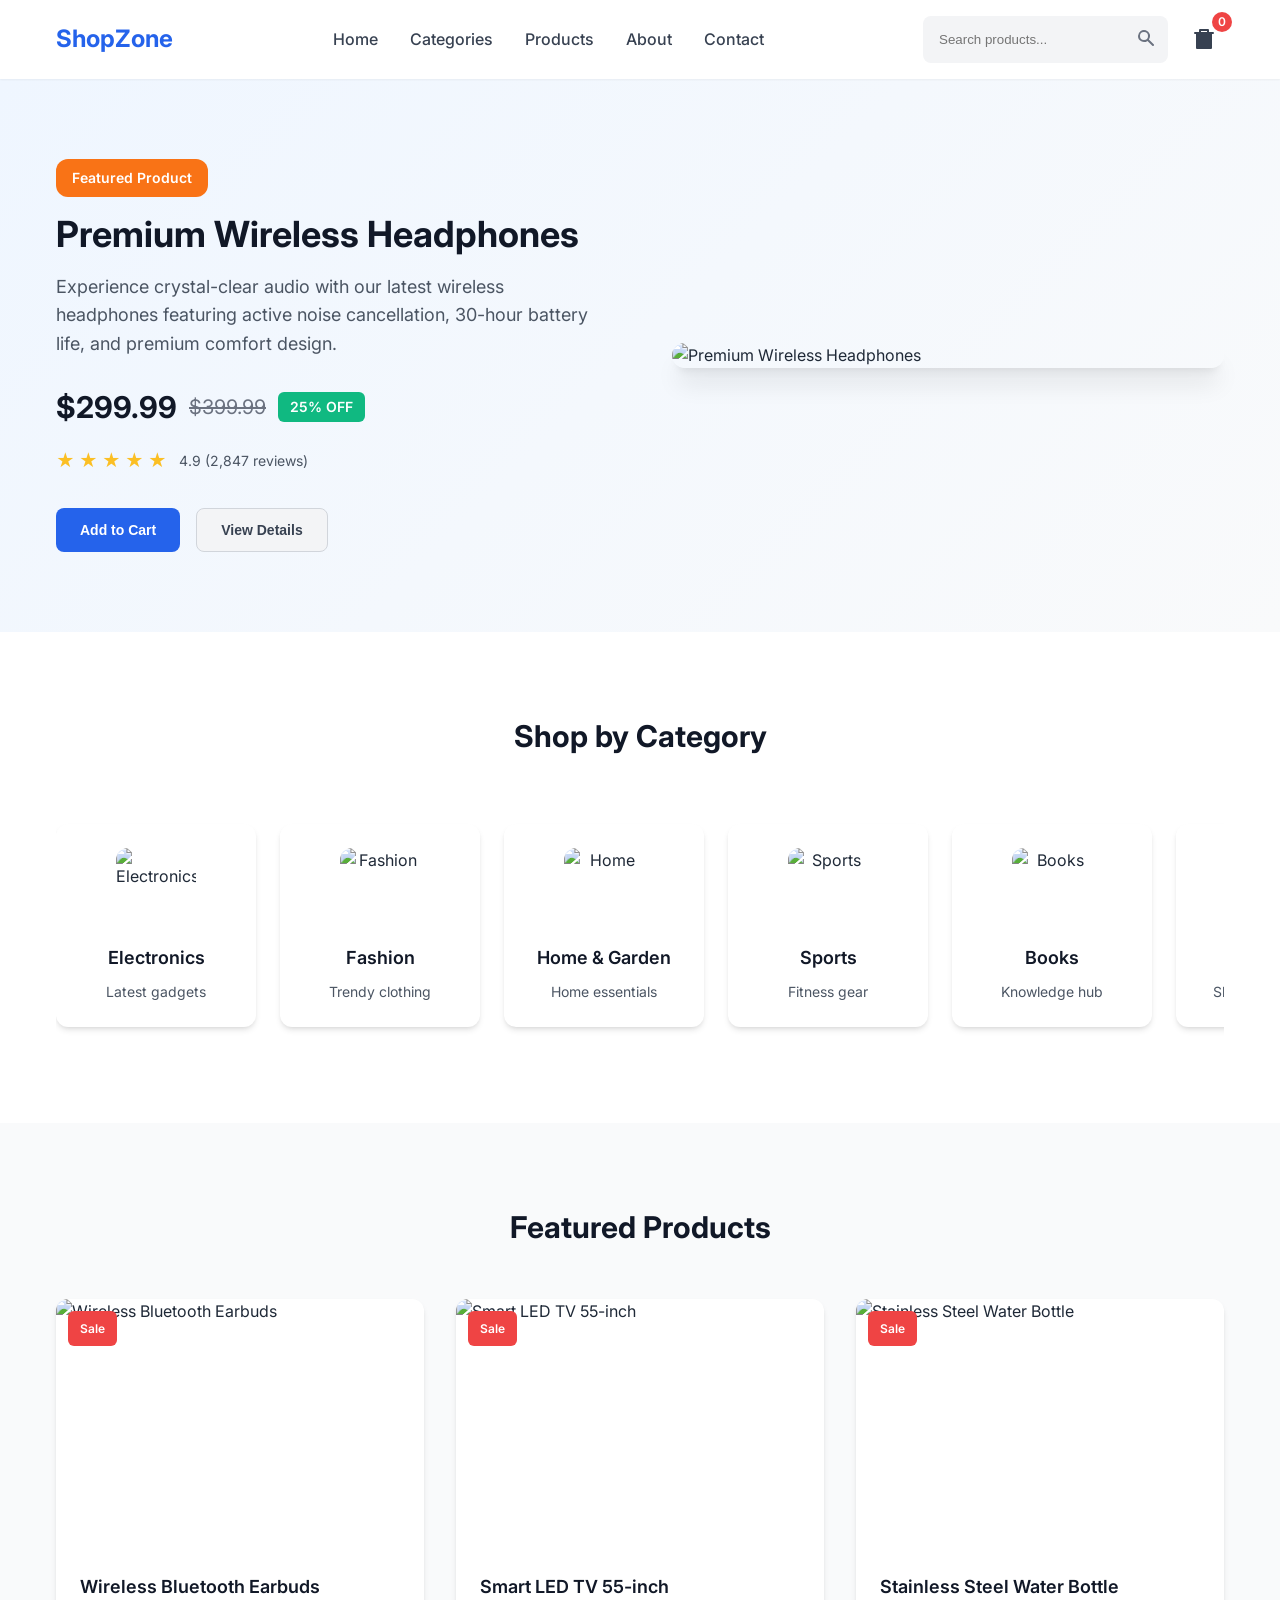
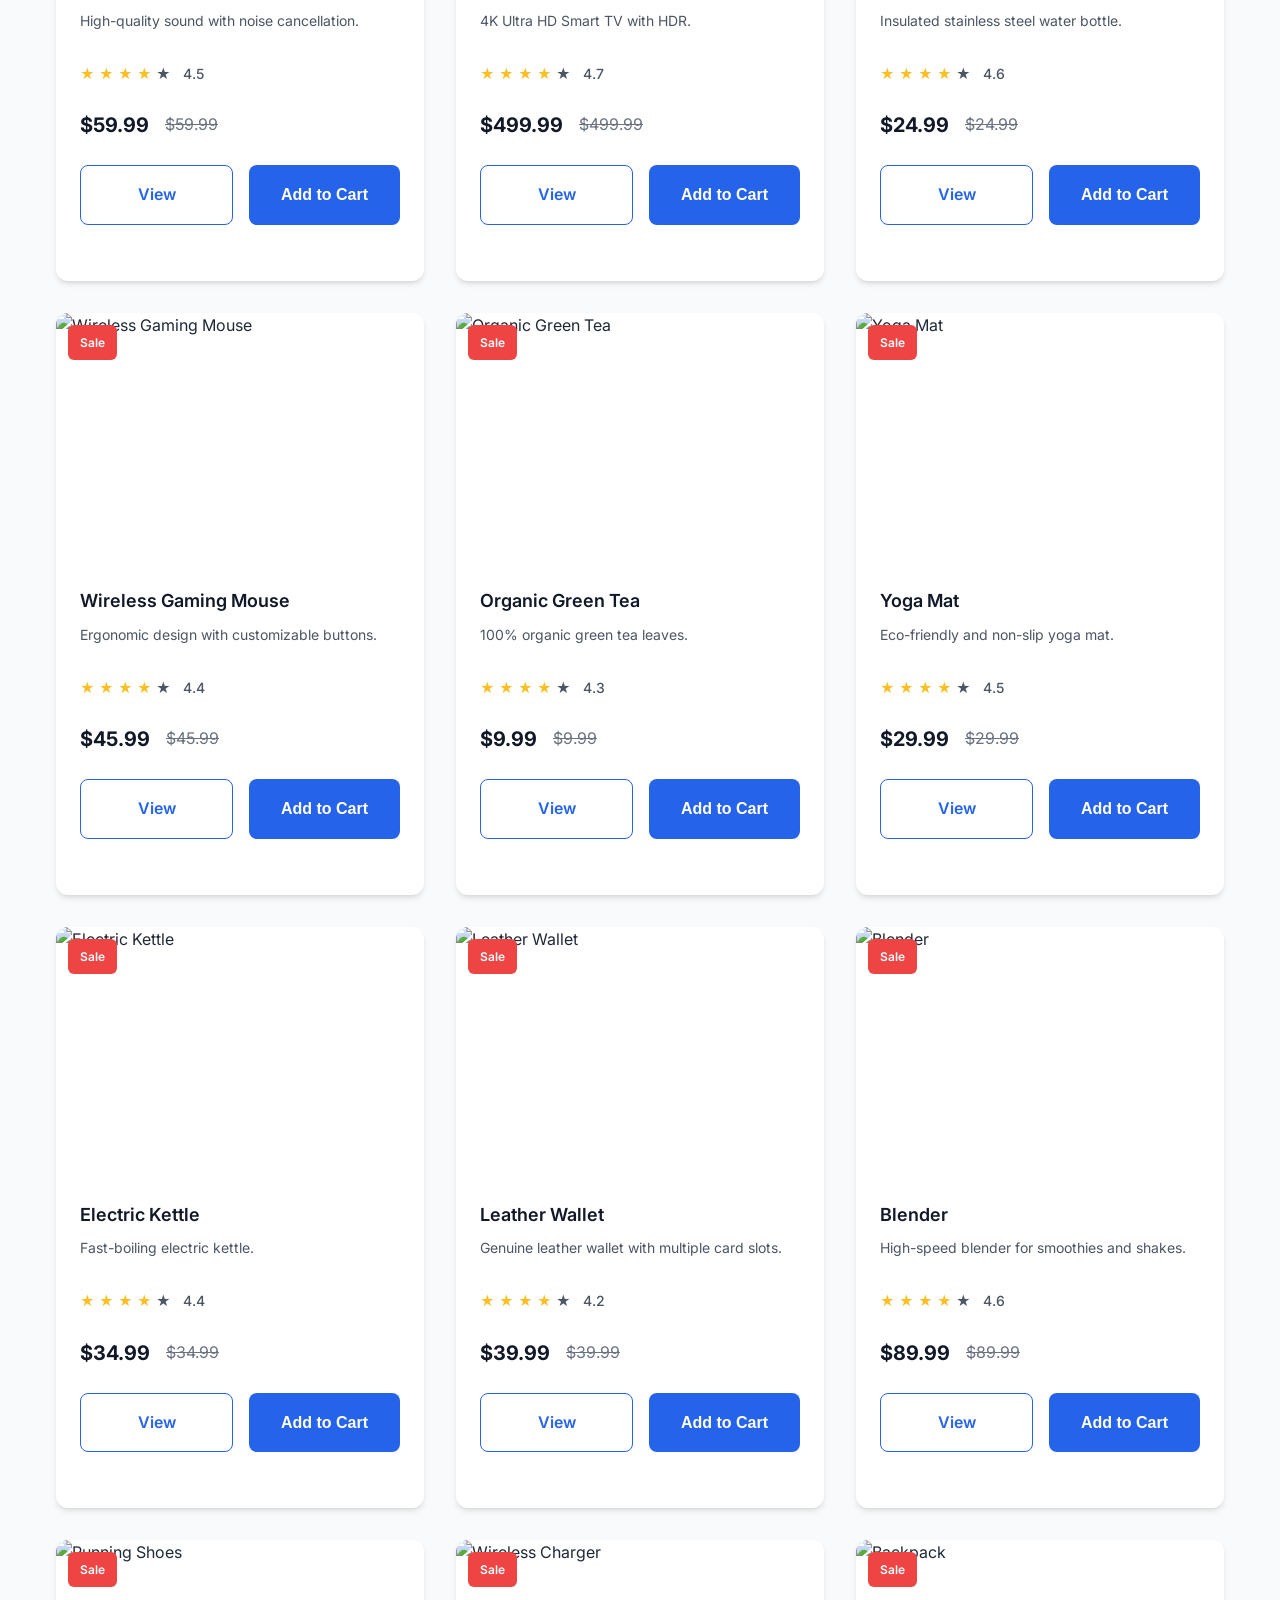
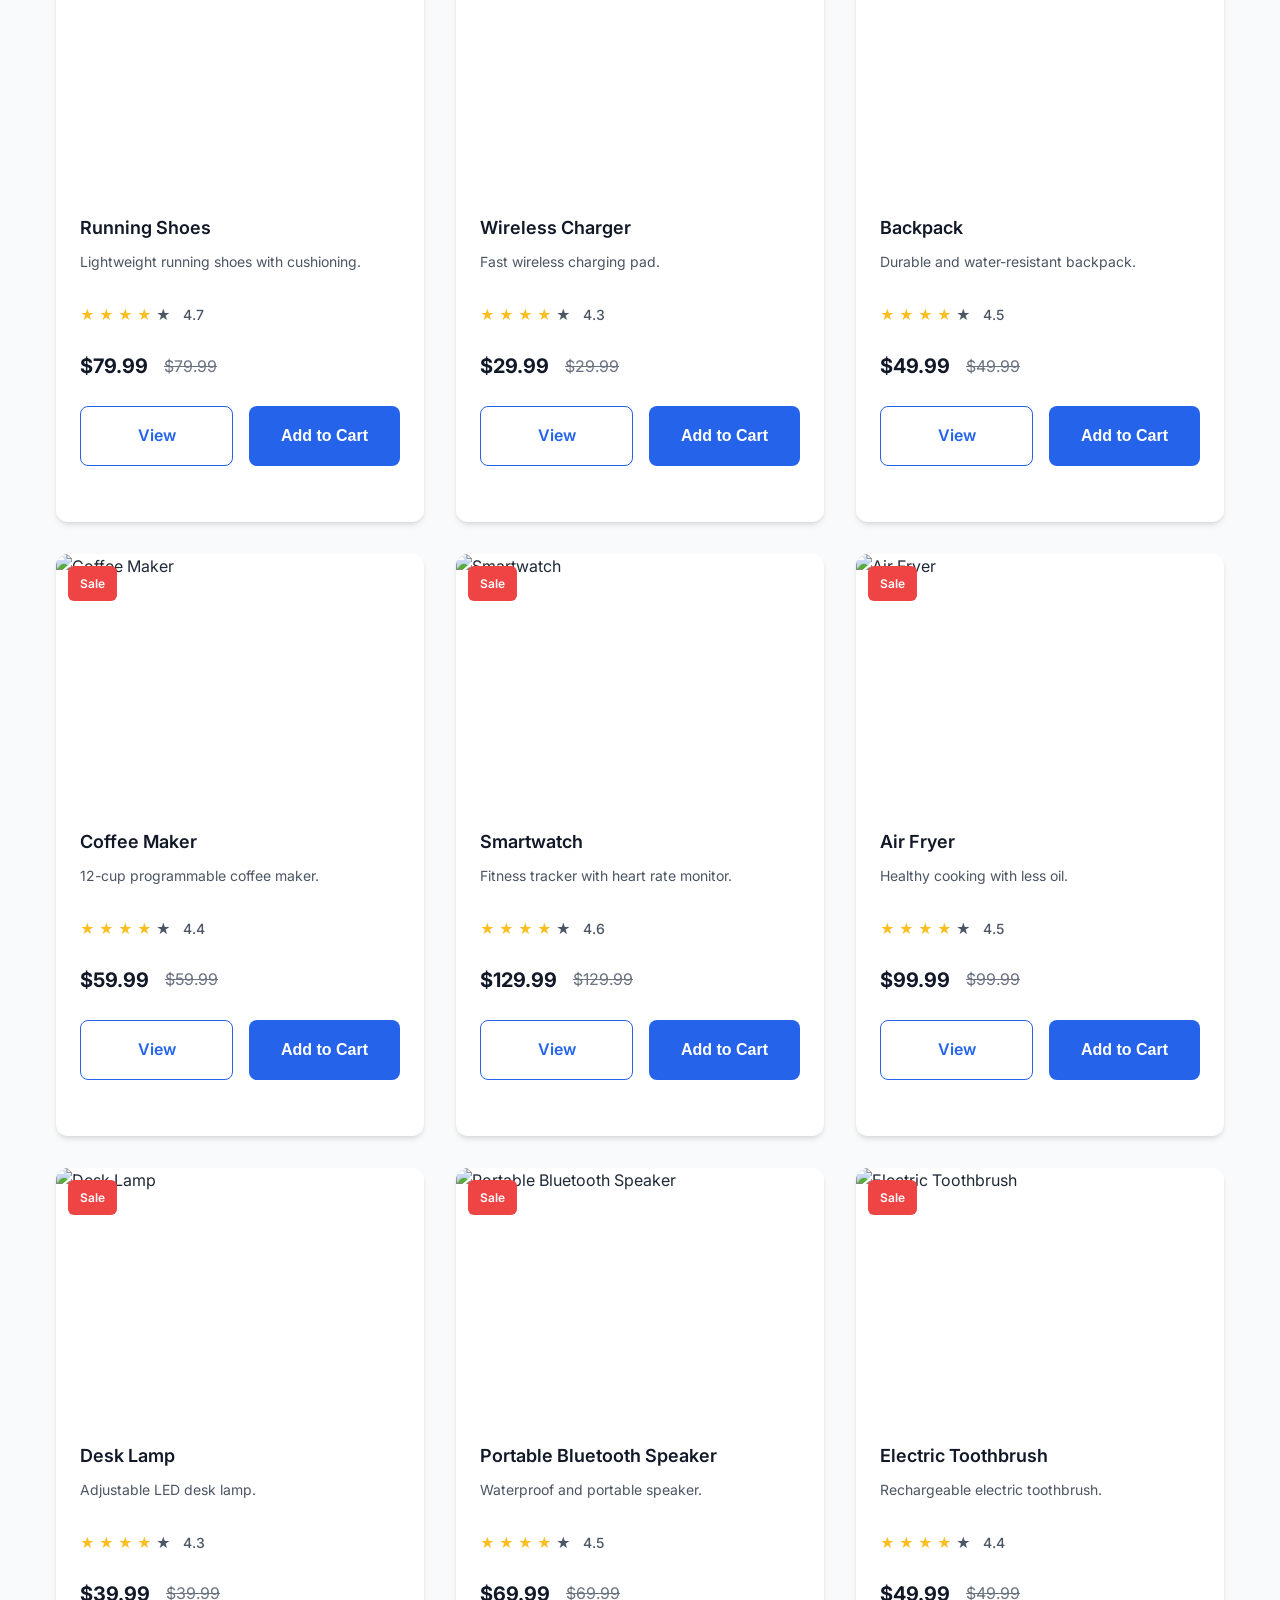
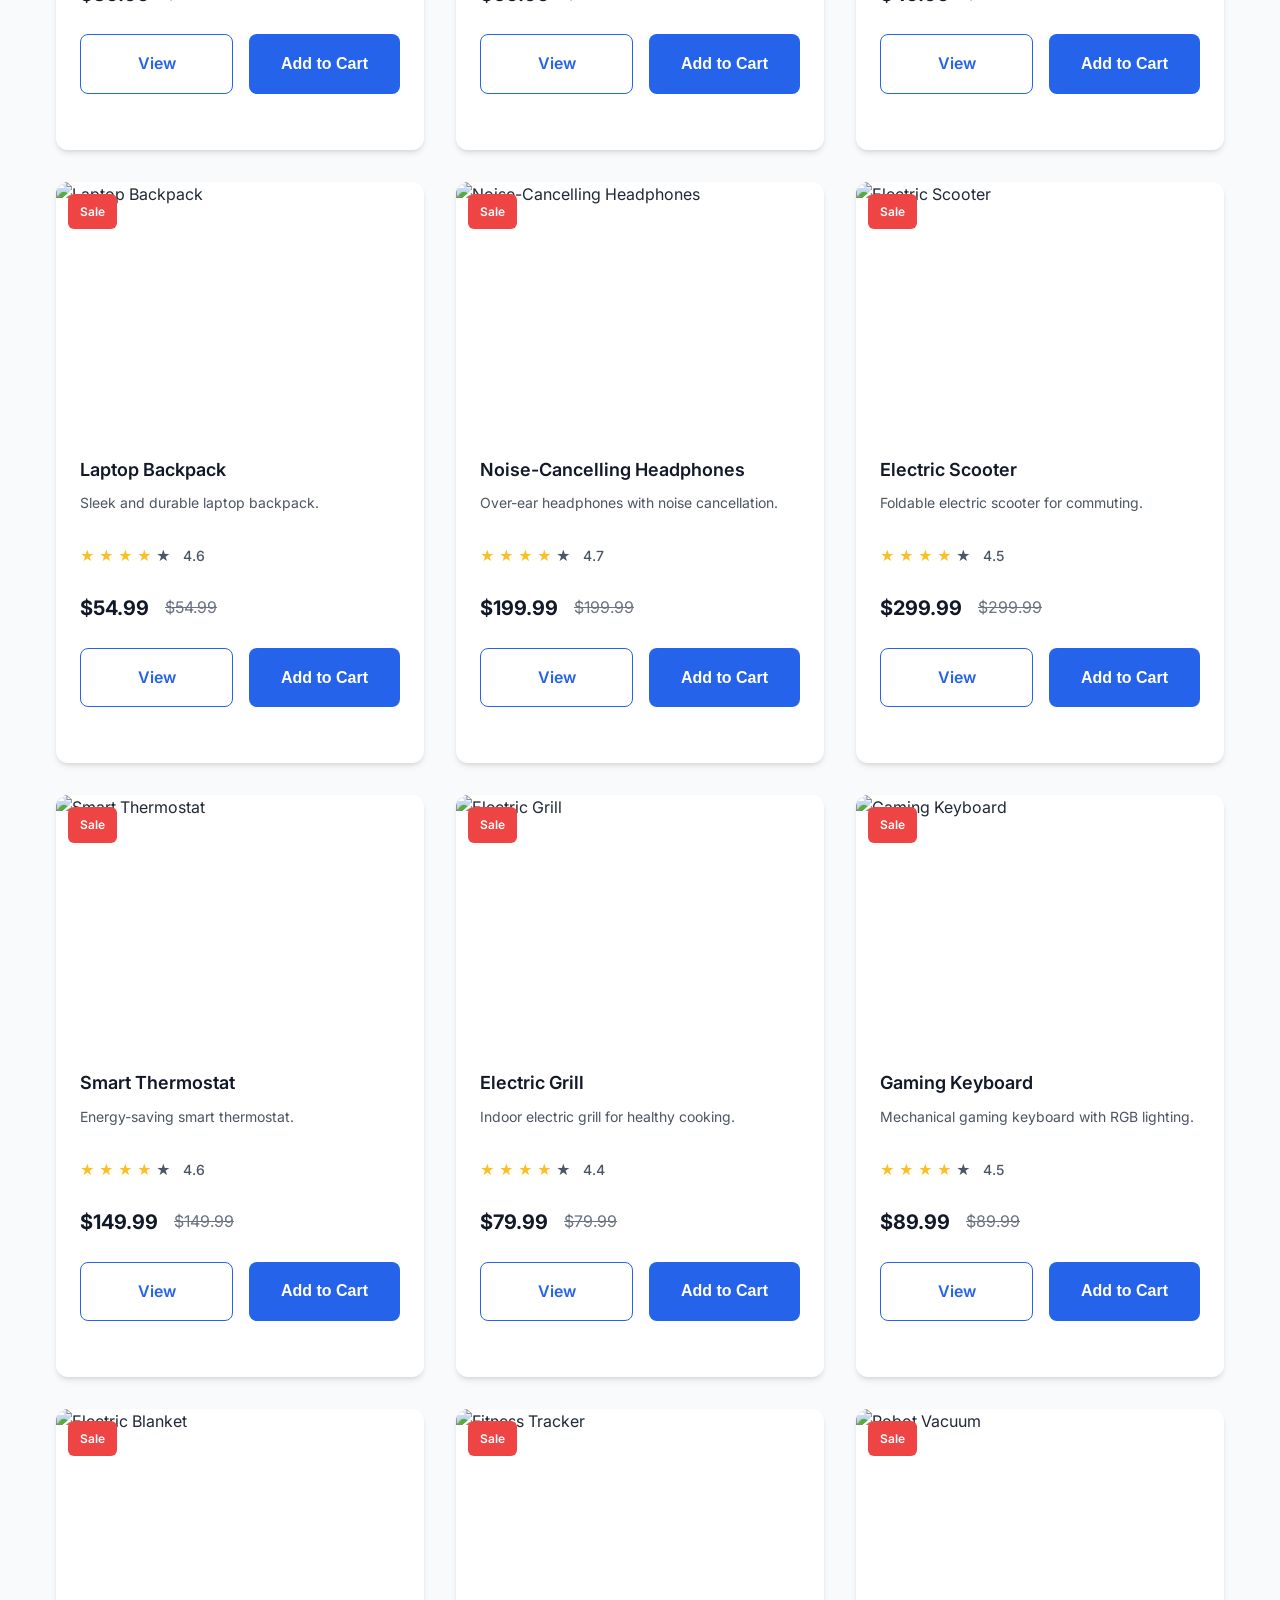
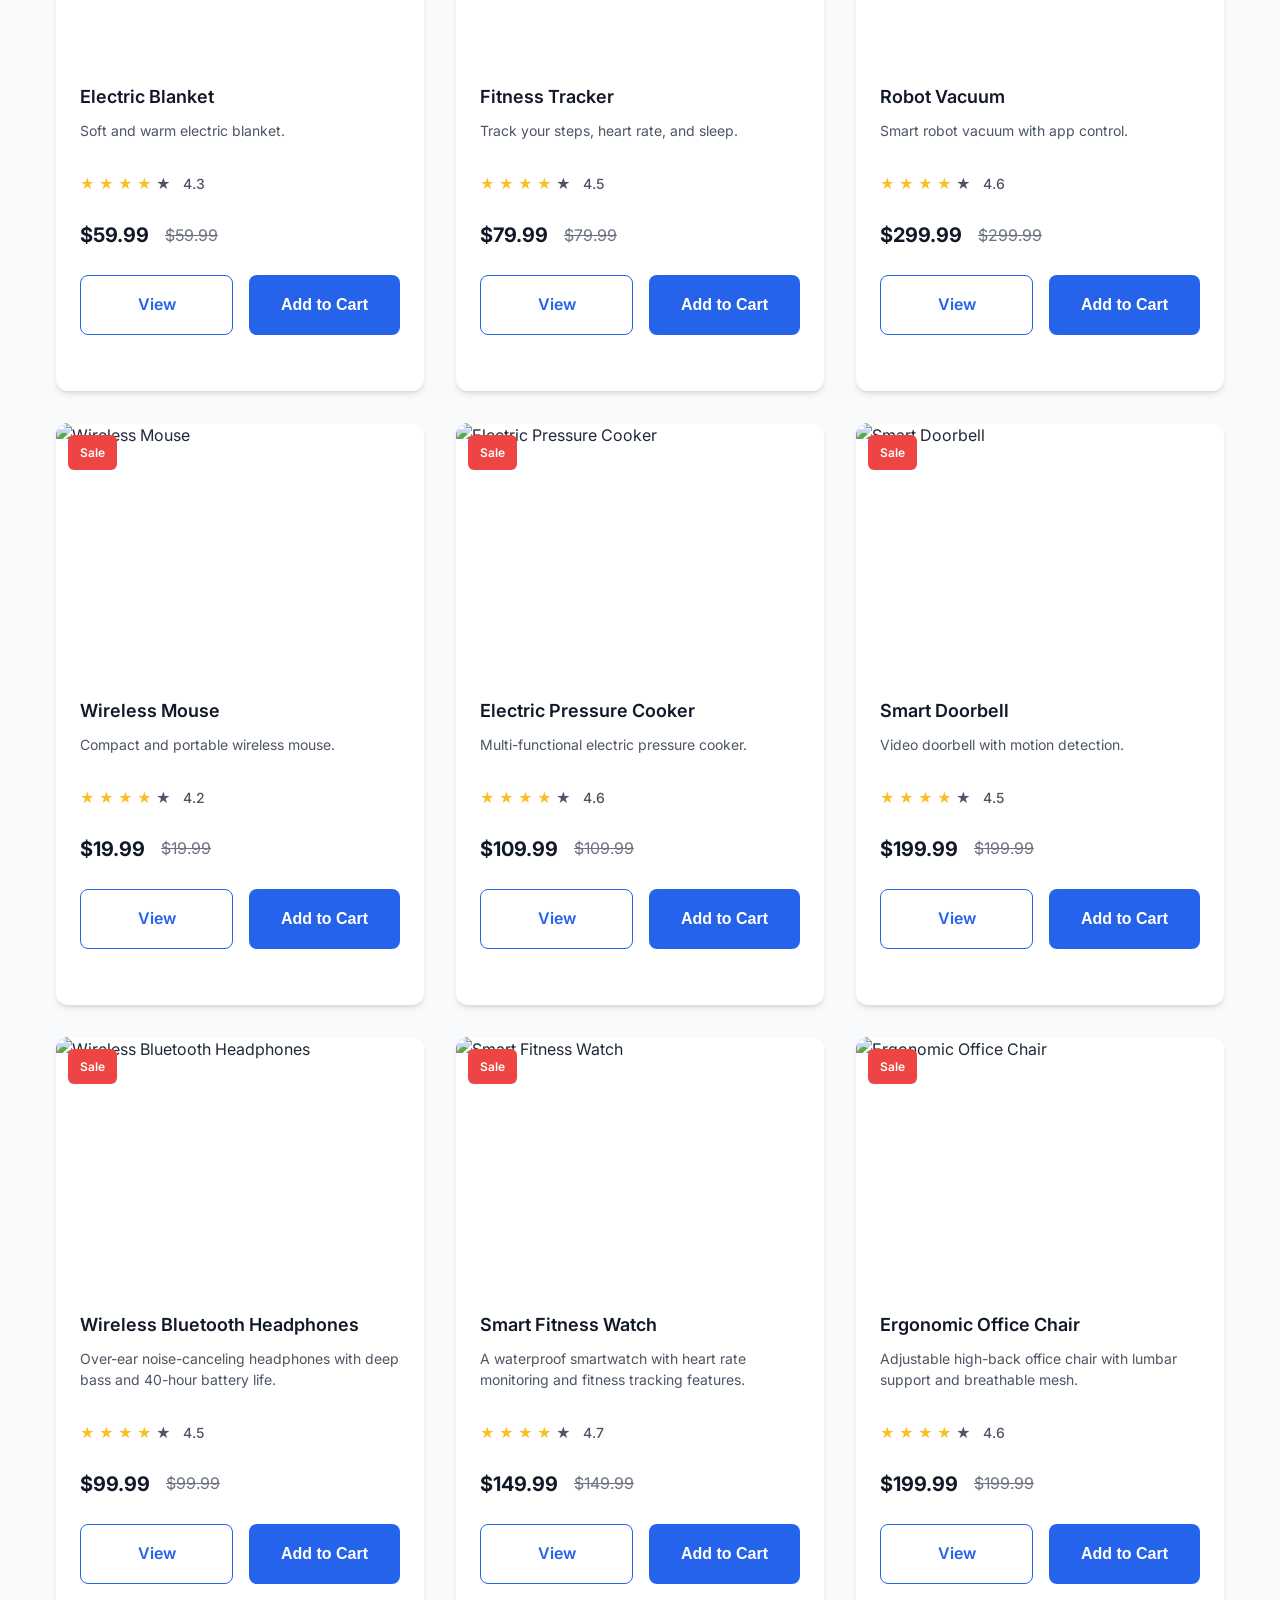
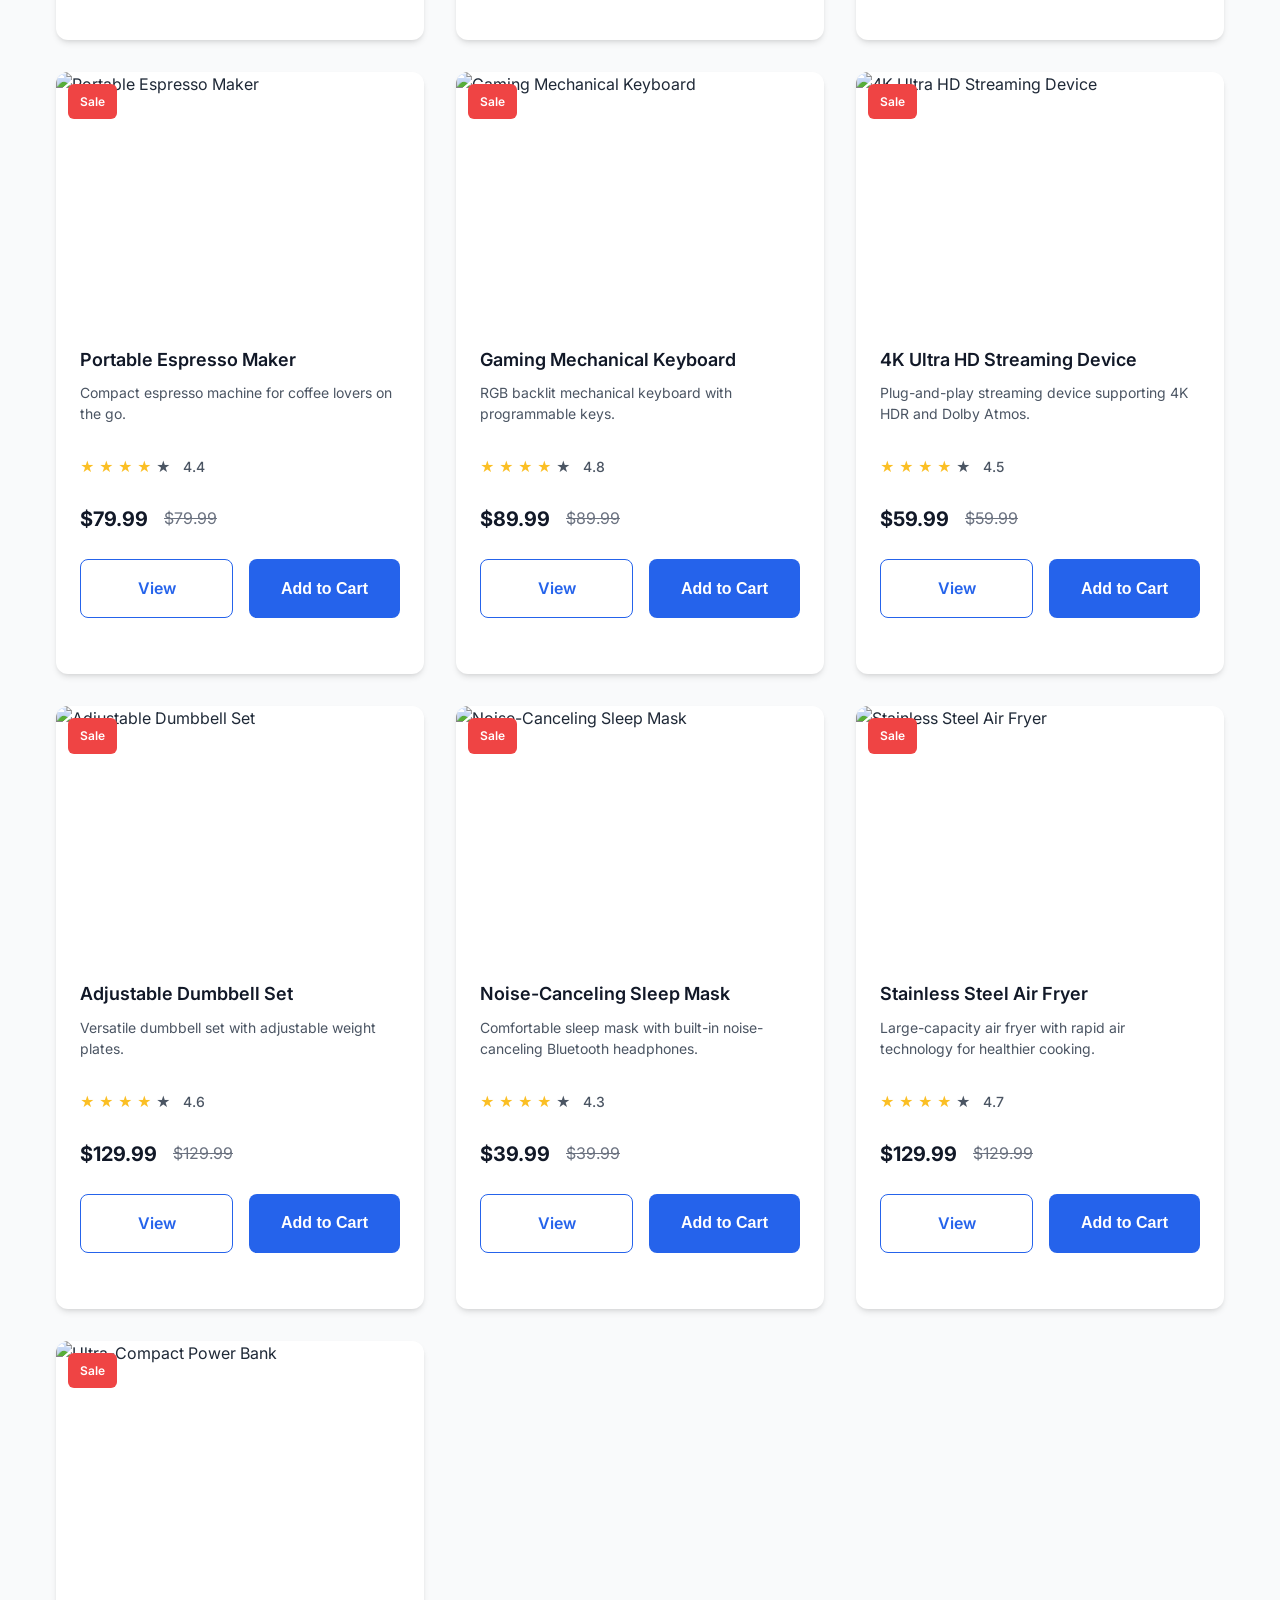
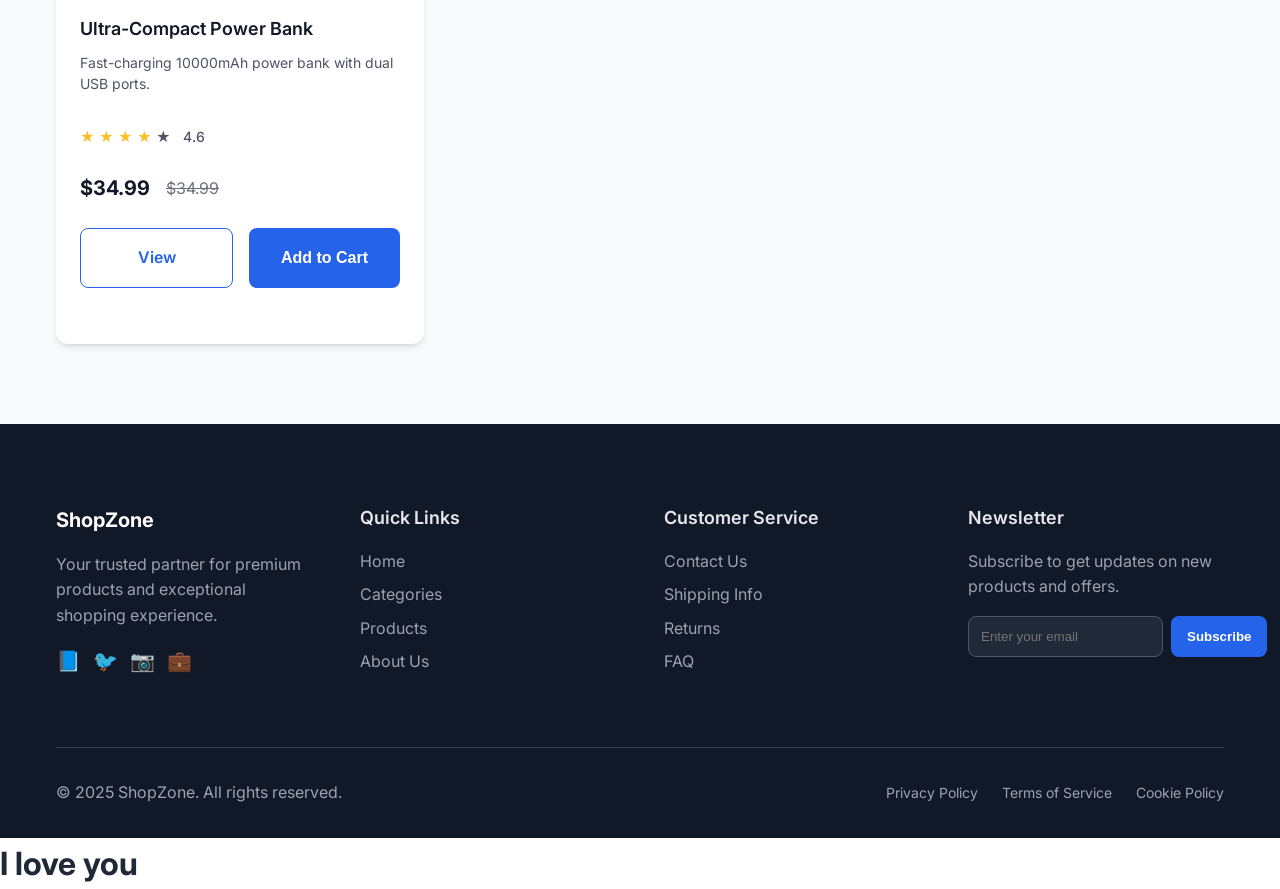
==== commit 69d477ba: "project final" ====
--- a/index.html
+++ b/index.html
@@ -217,5 +217,6 @@
         </div>
     </footer>
 </body>
+<h1>I love you</h1>
 <script src="script.js" type="module"></script>
 </html>
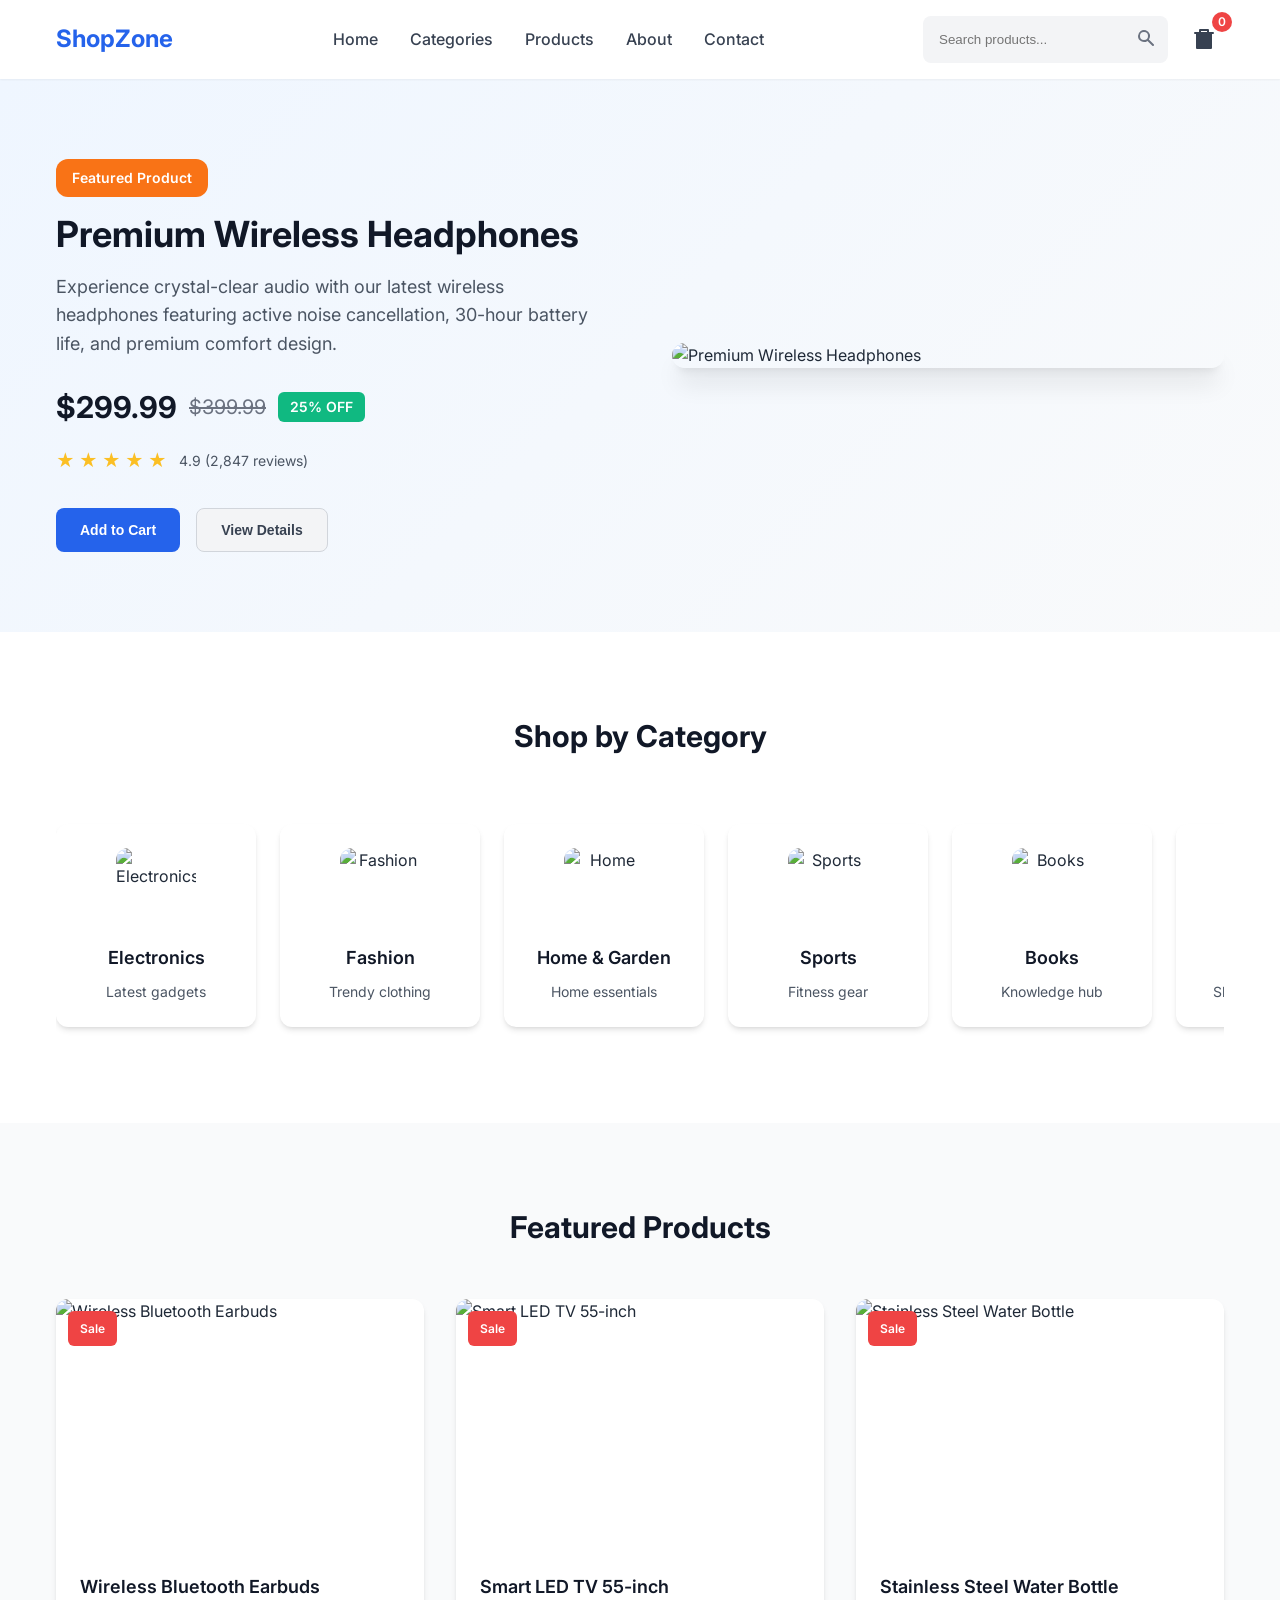
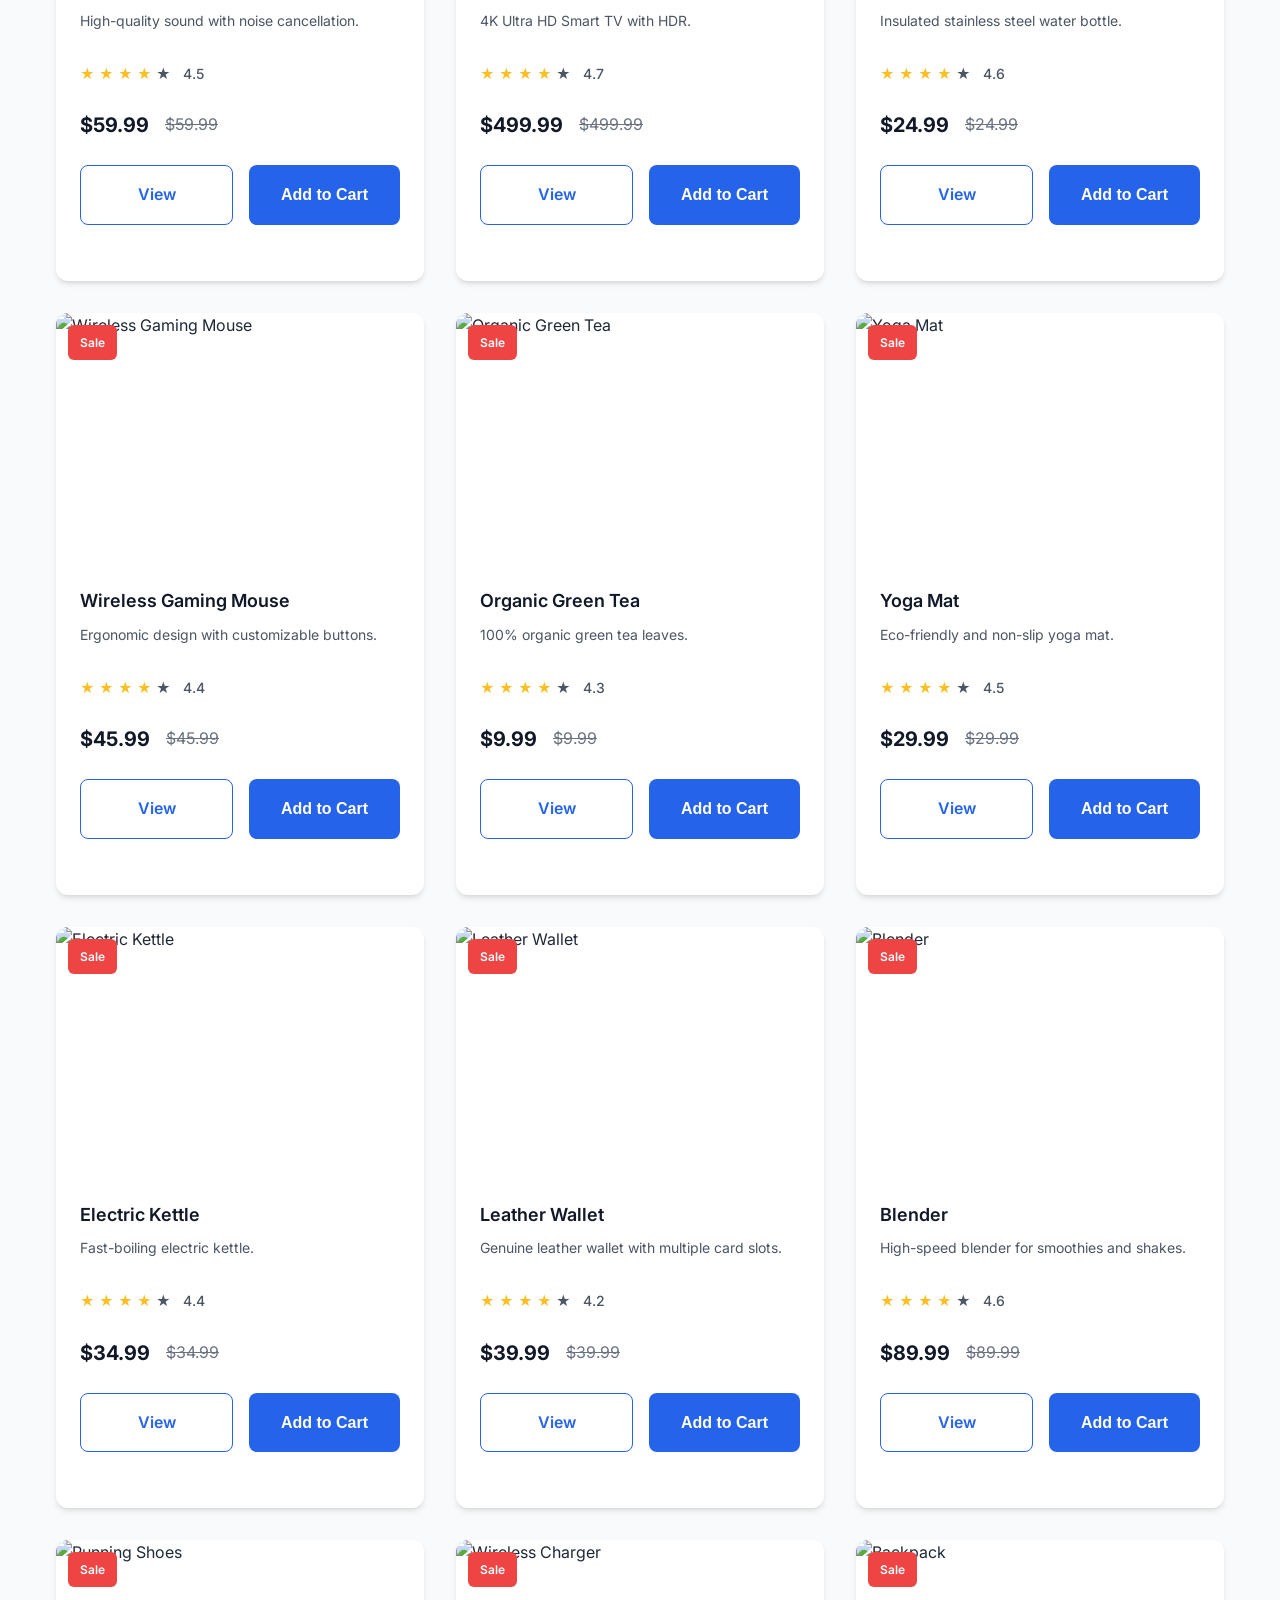
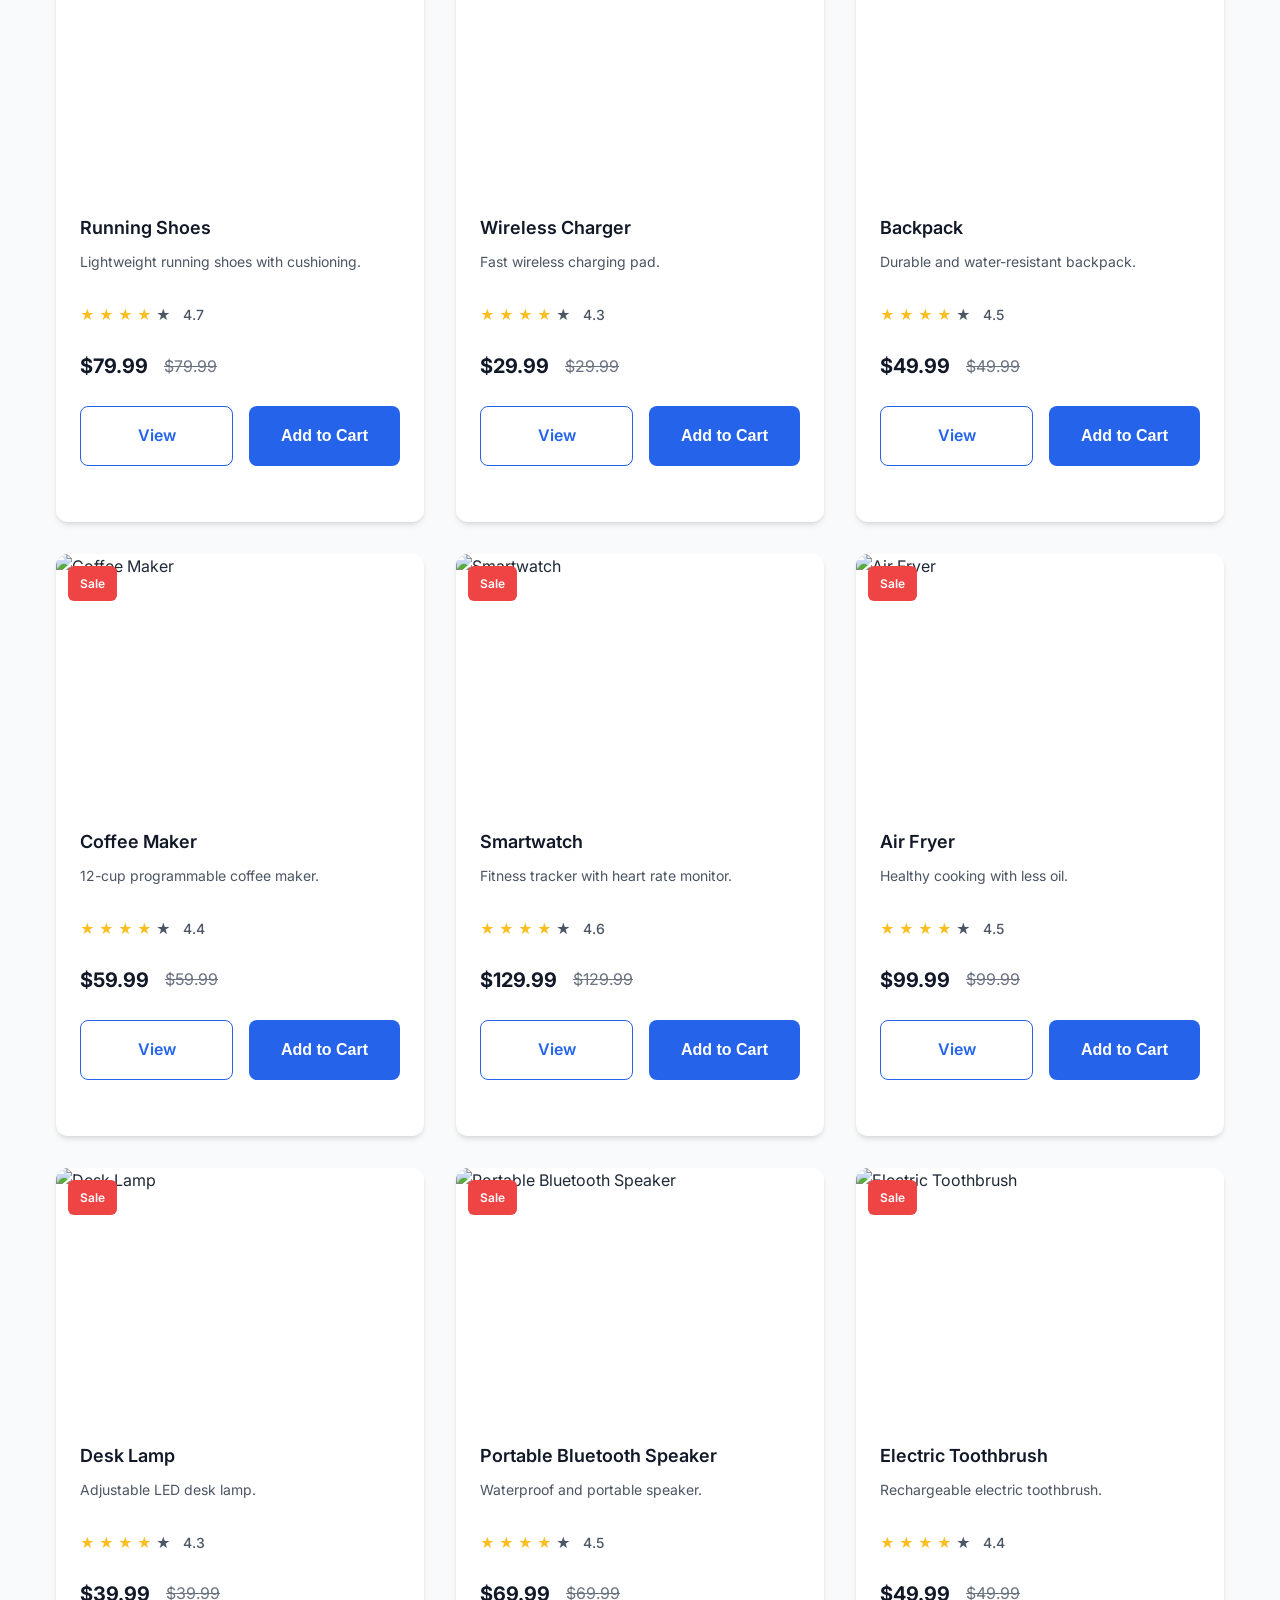
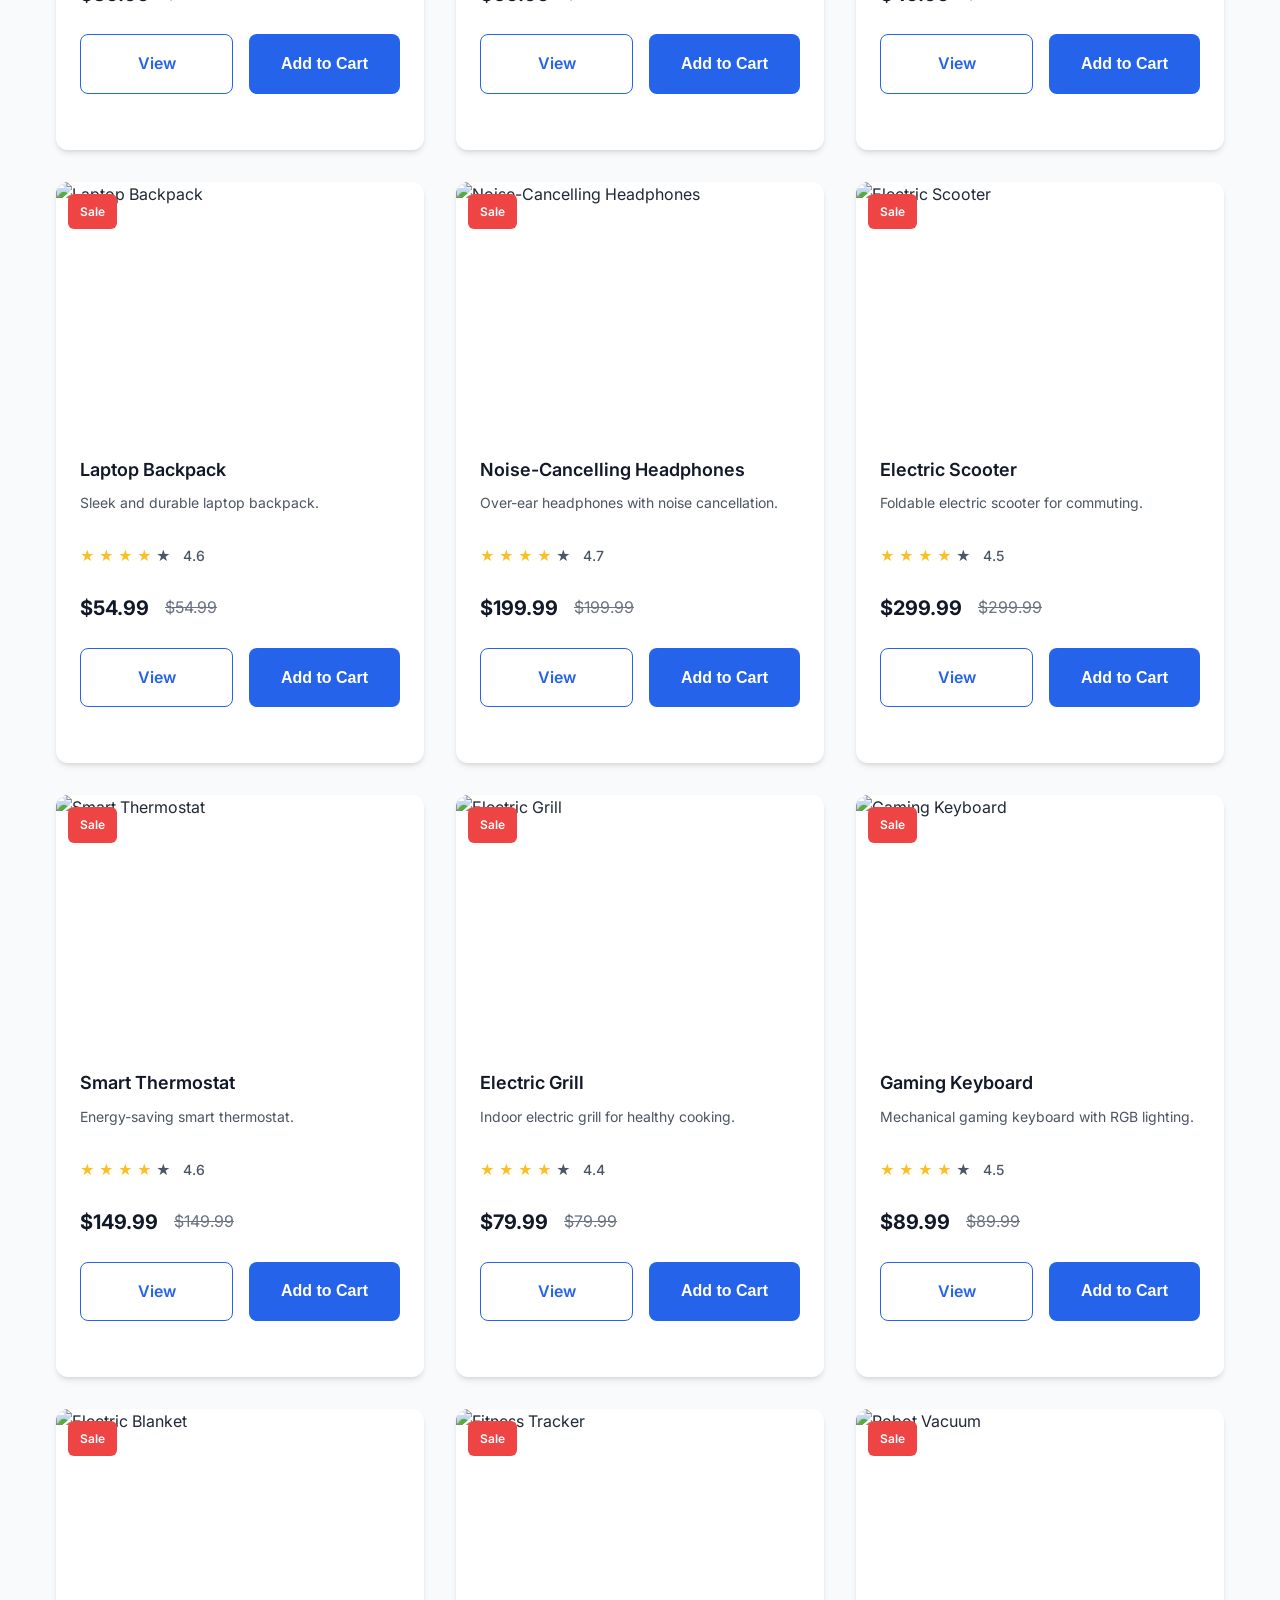
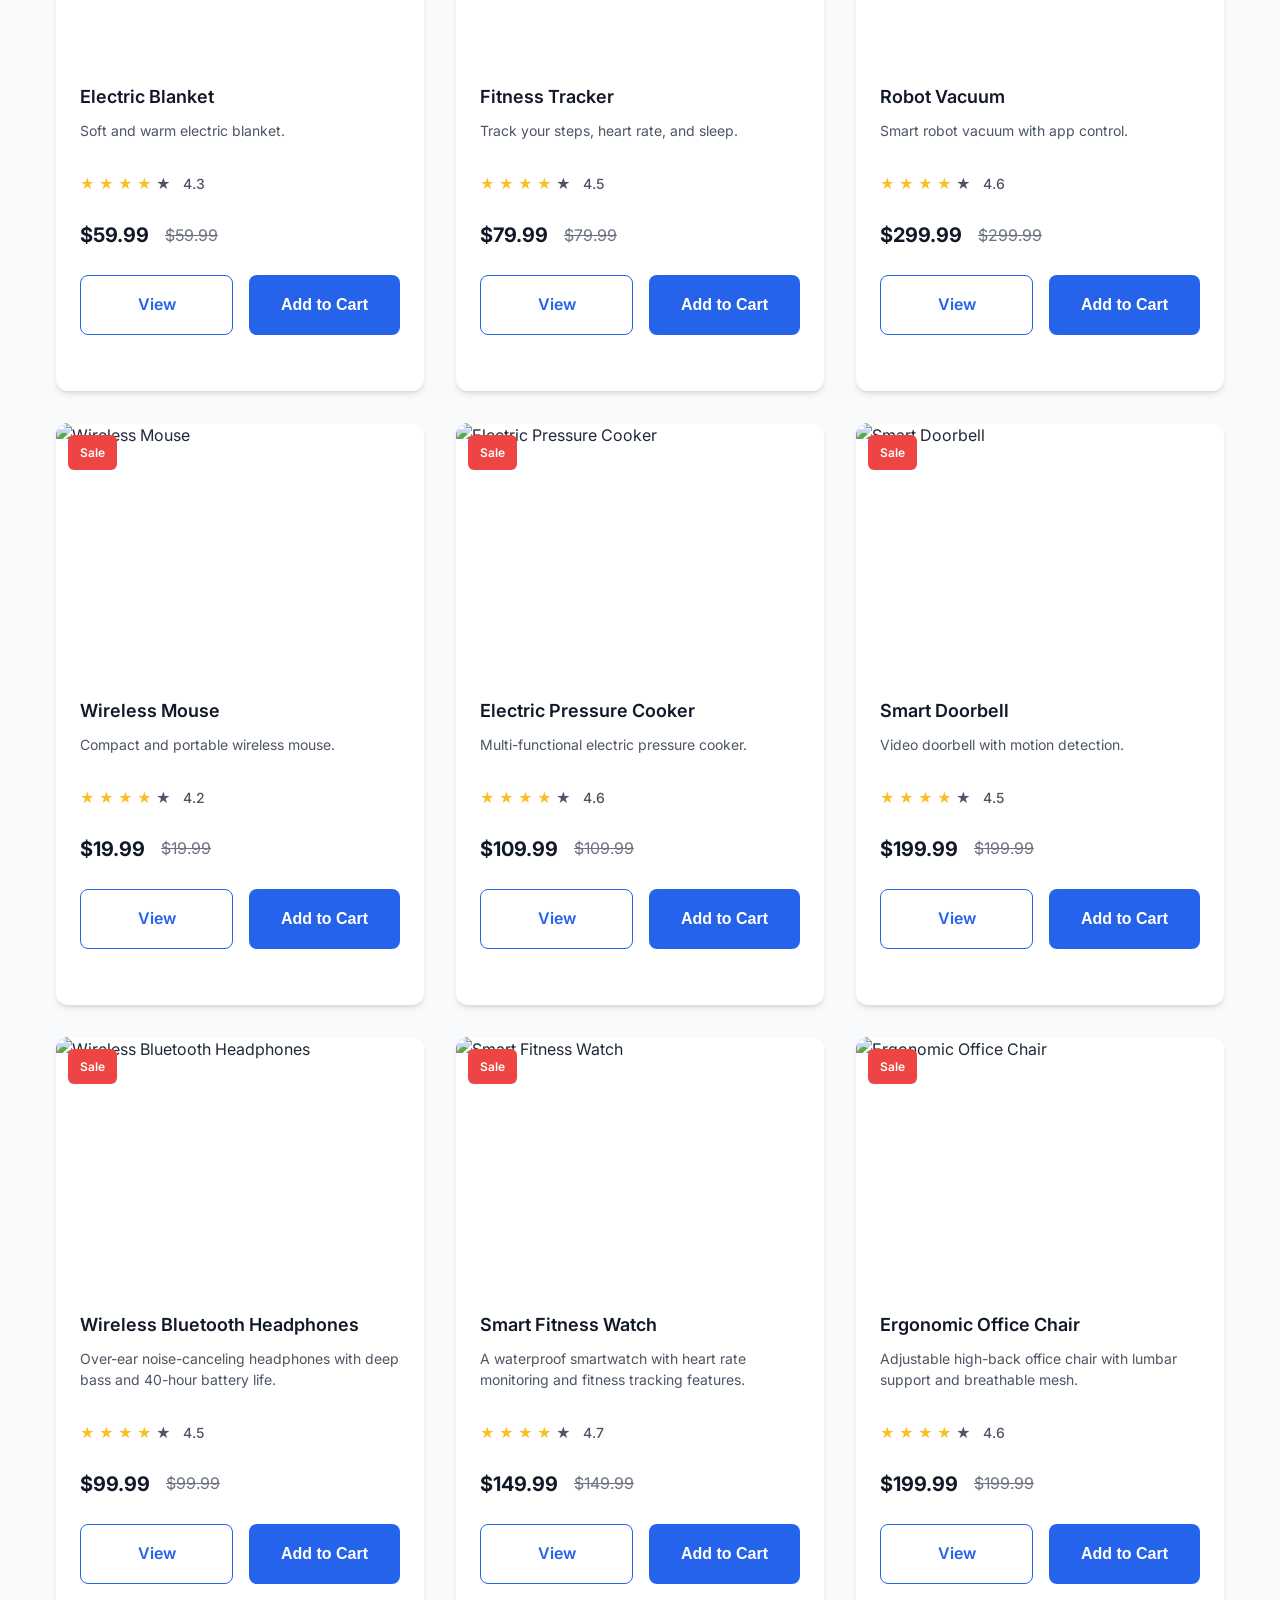
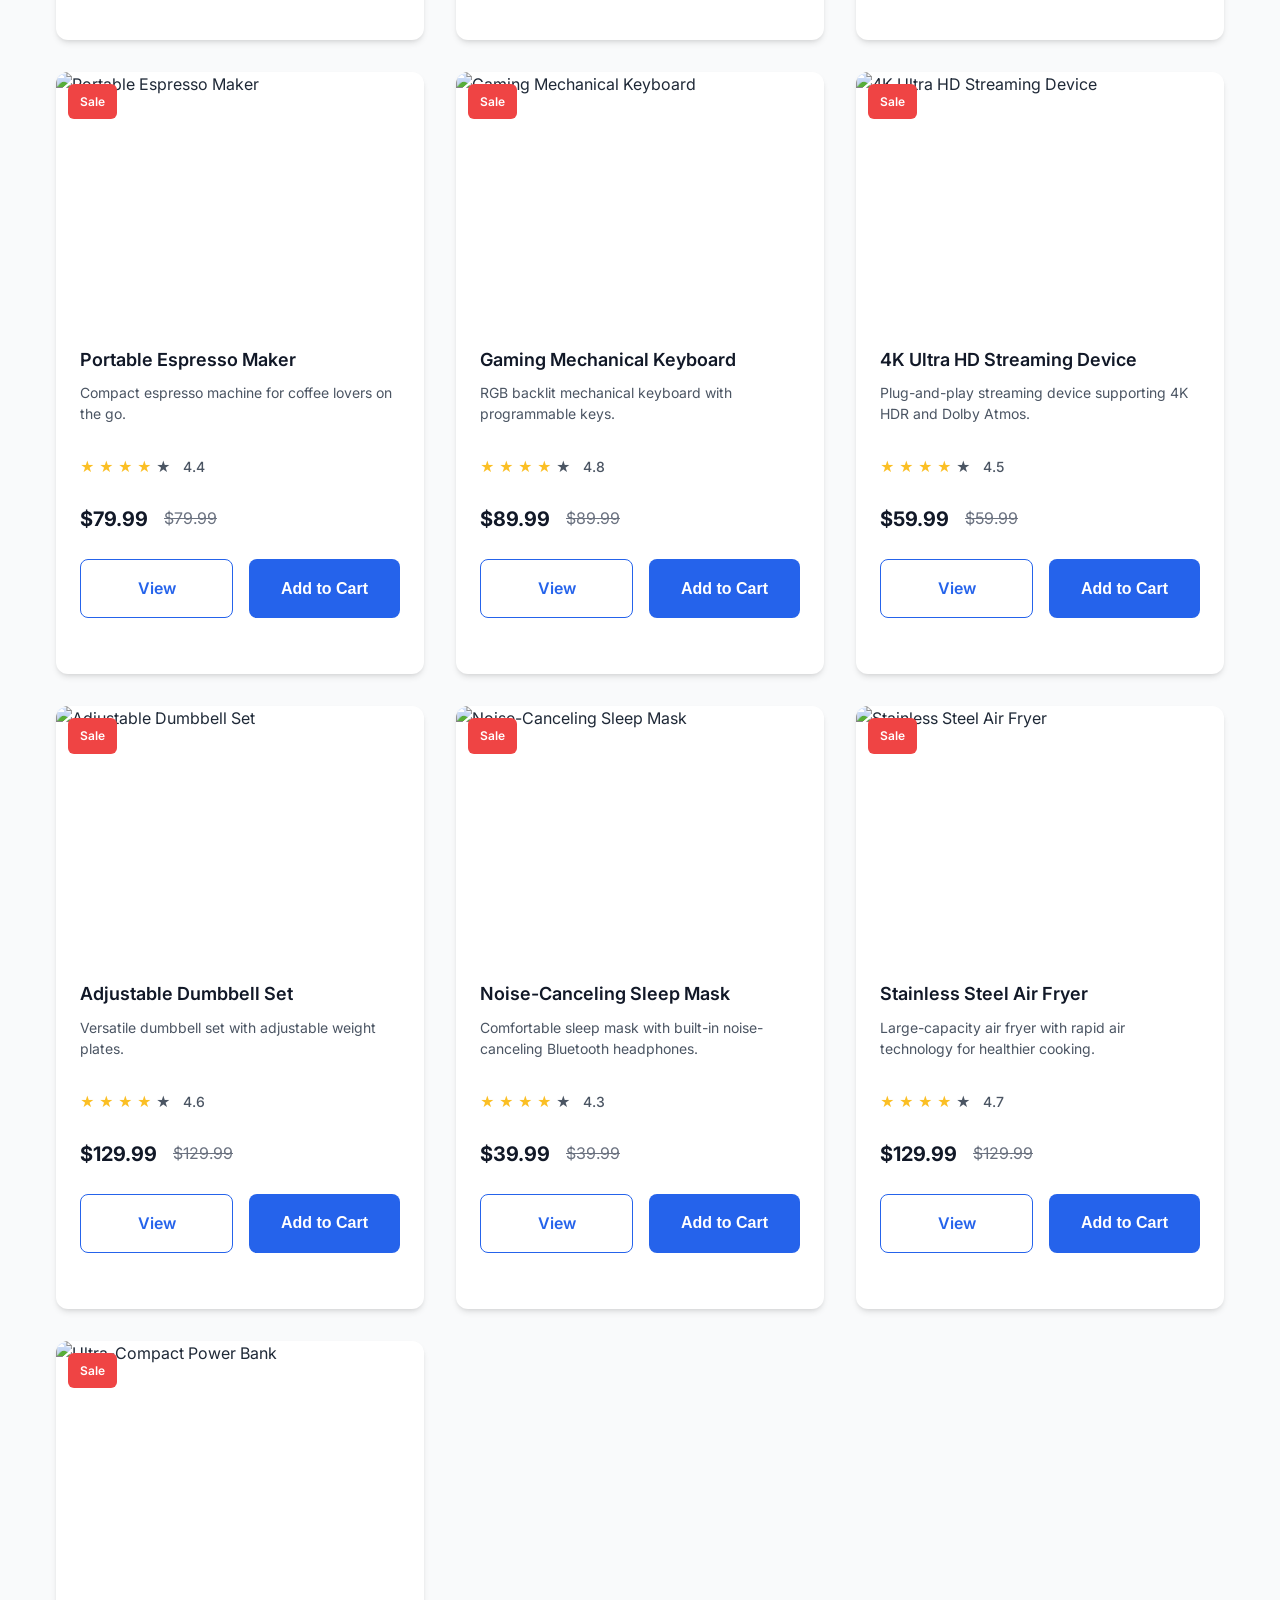
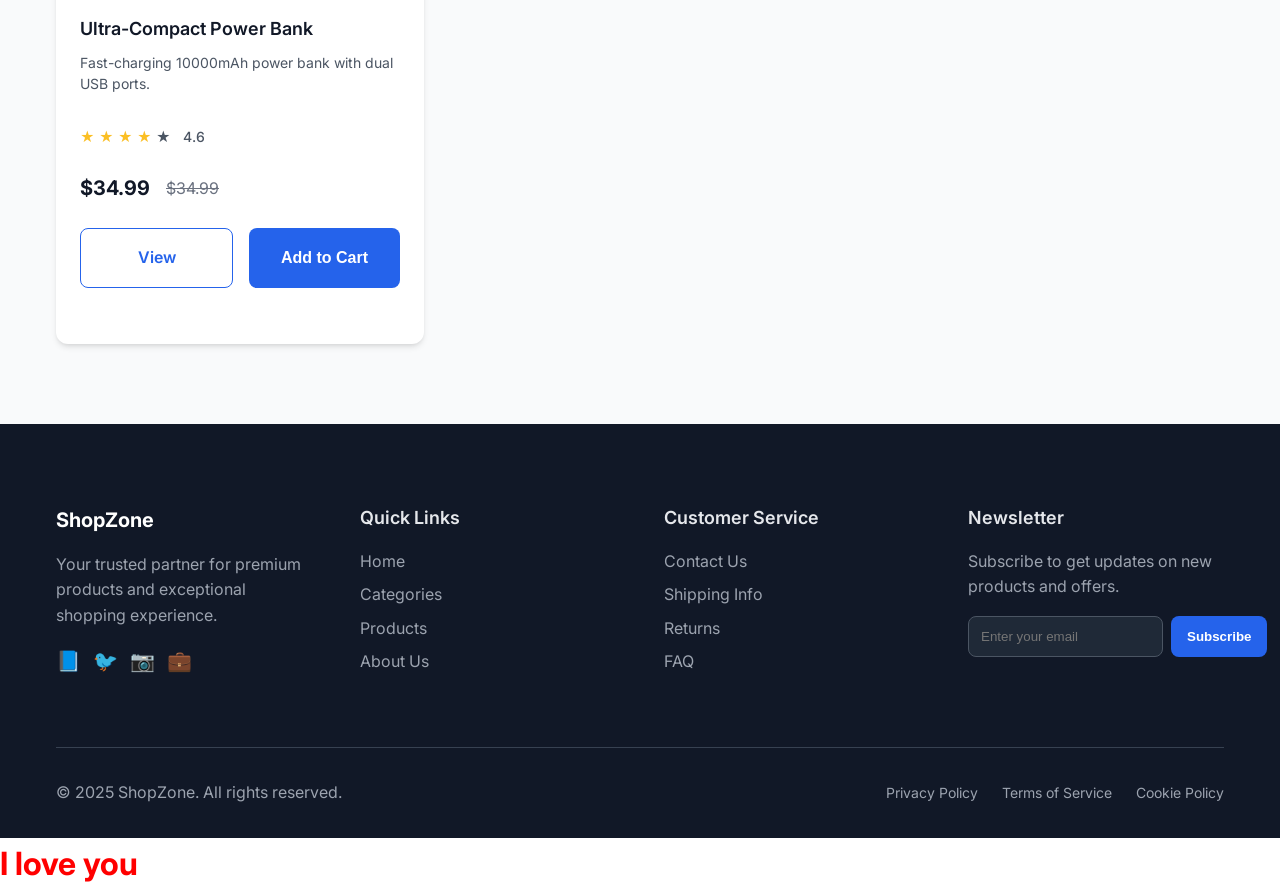
==== commit f06eee7e: "project fianl" ====
--- a/index.html
+++ b/index.html
@@ -217,6 +217,6 @@
         </div>
     </footer>
 </body>
-<h1>I love you</h1>
+<h1 style="color: red;">I love you</h1>
 <script src="script.js" type="module"></script>
 </html>
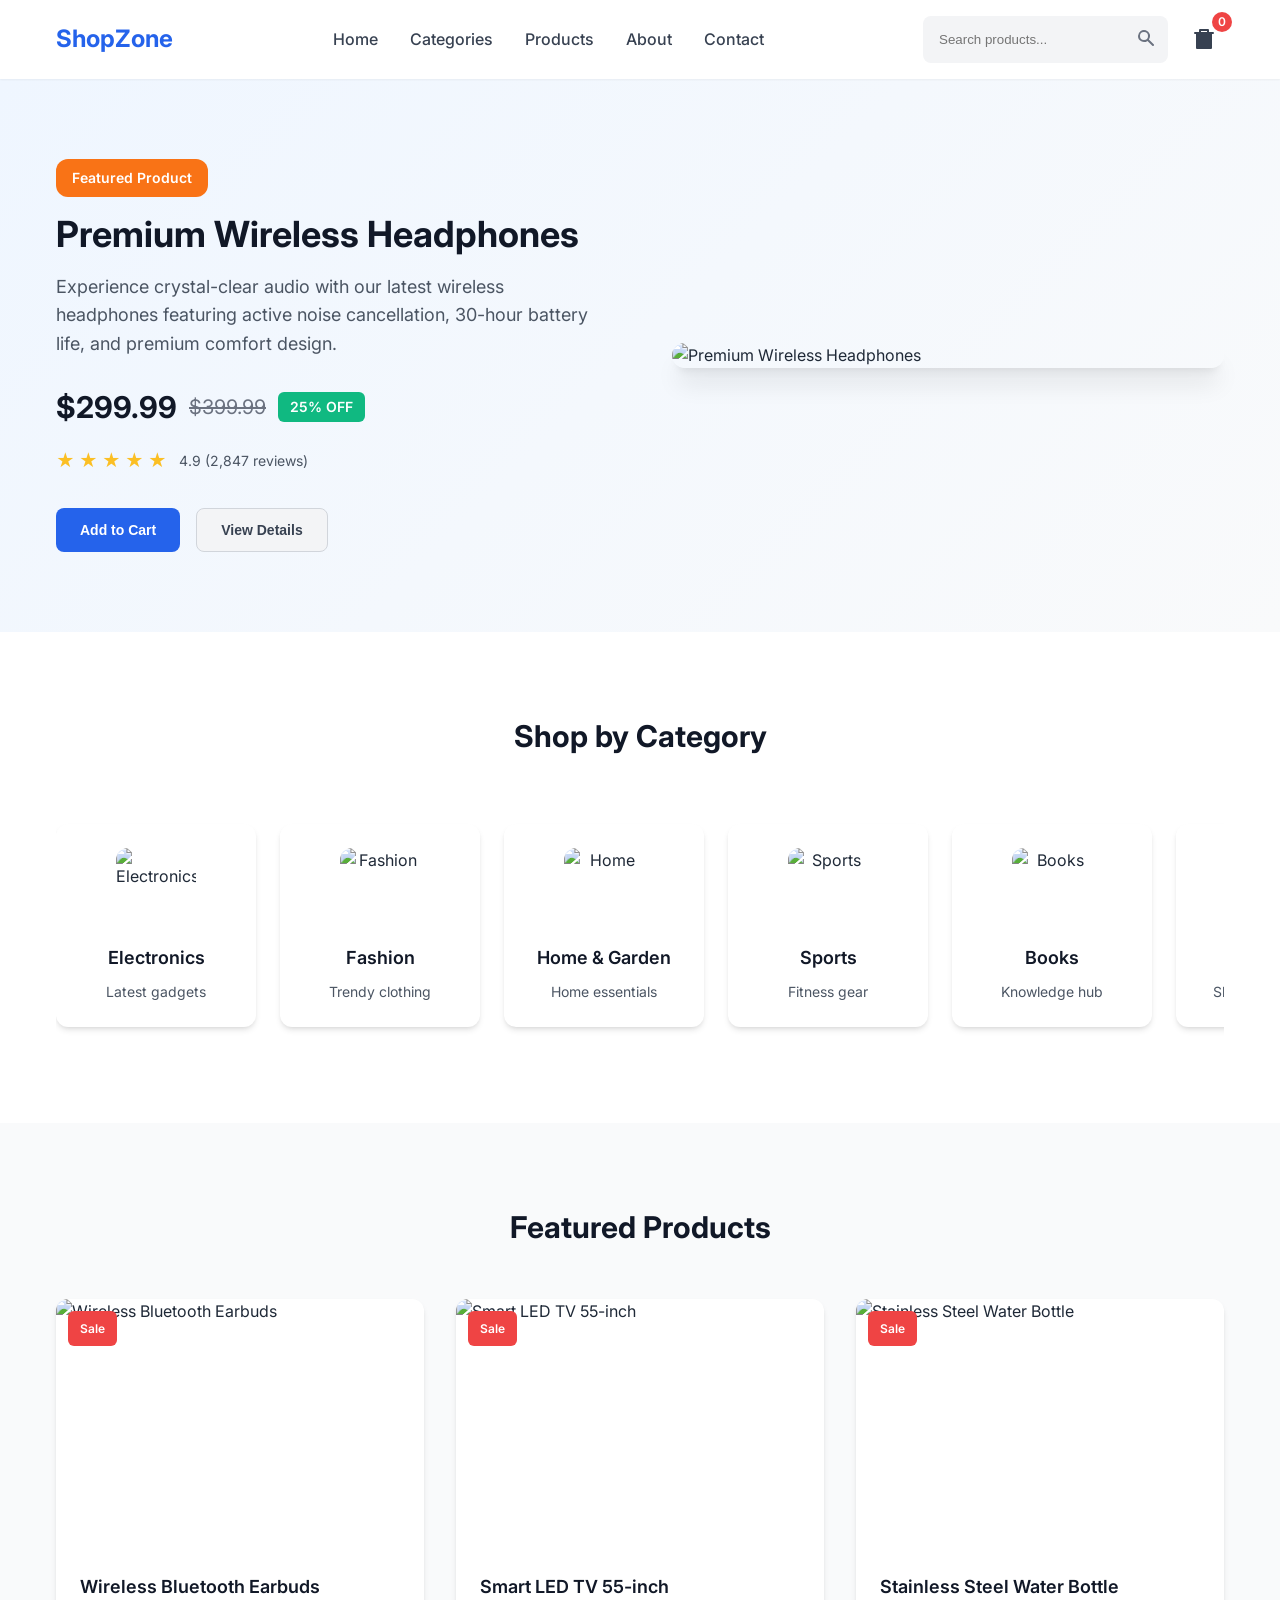
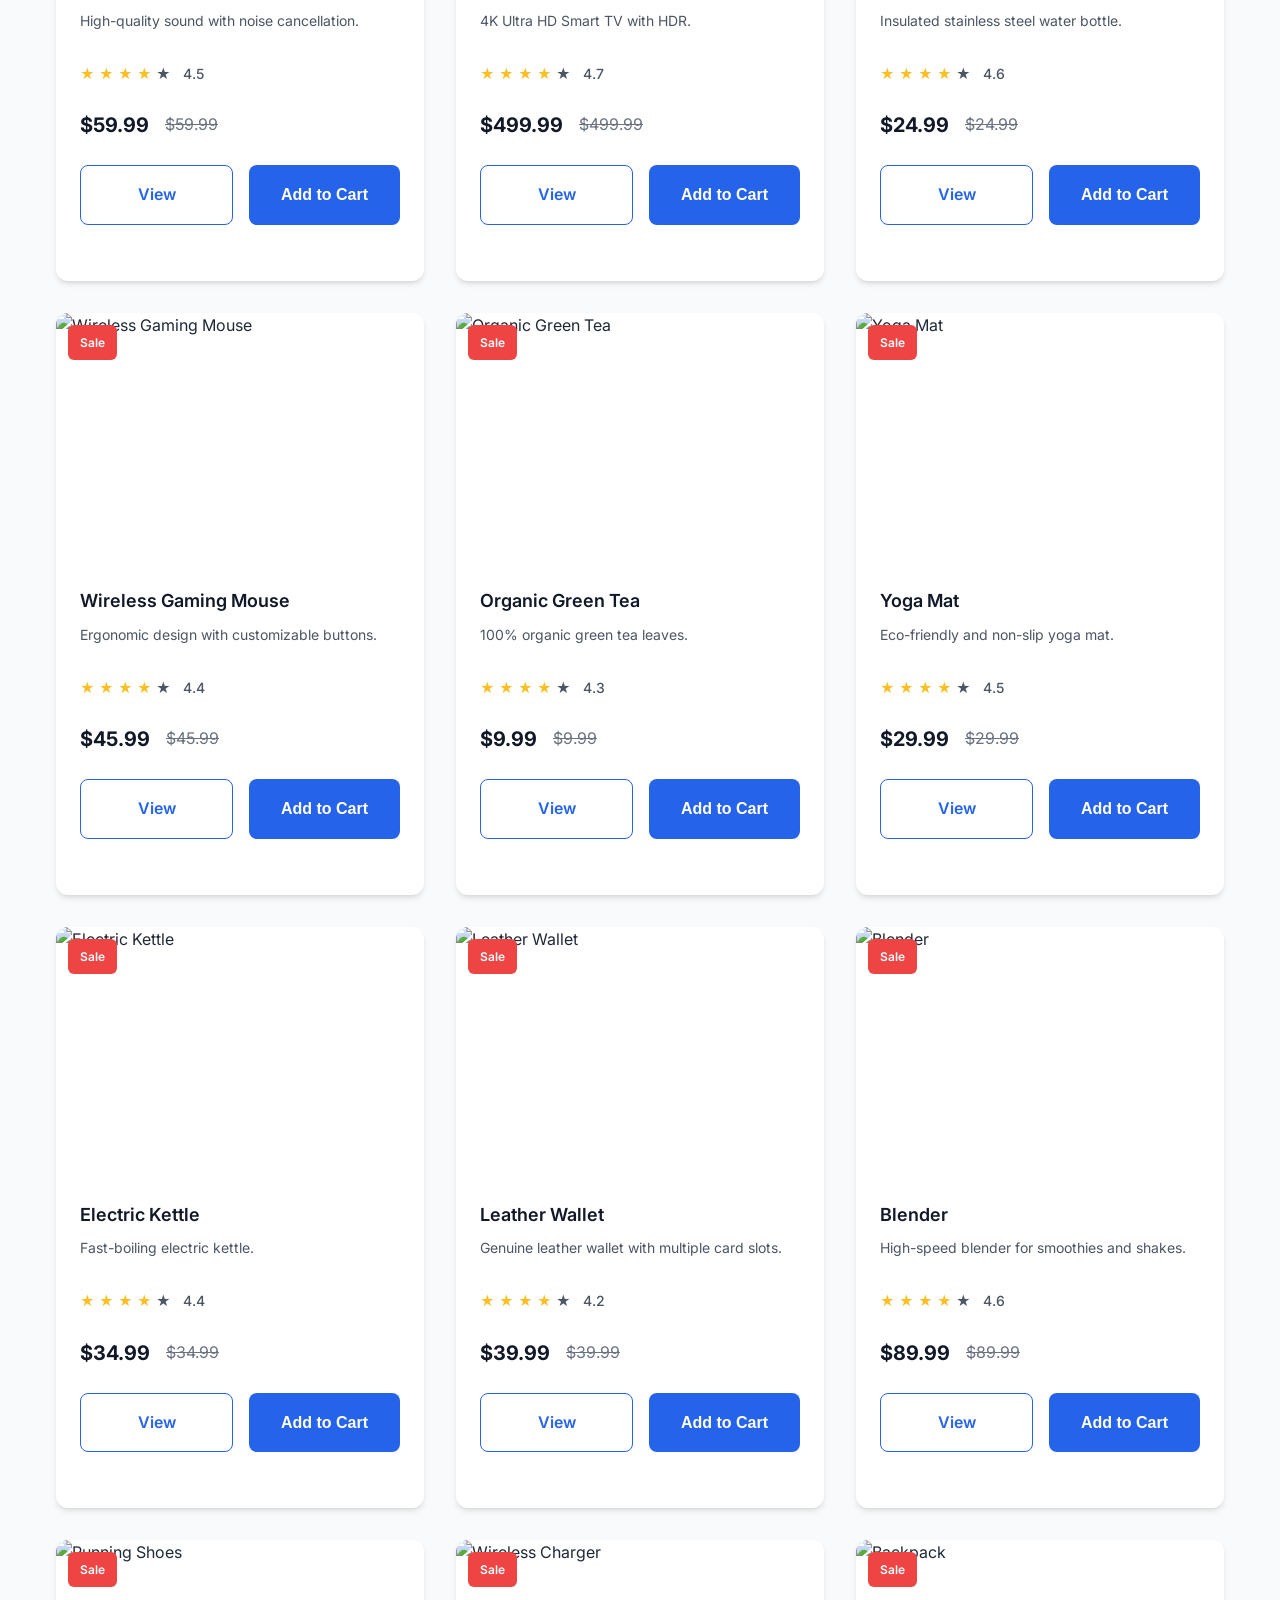
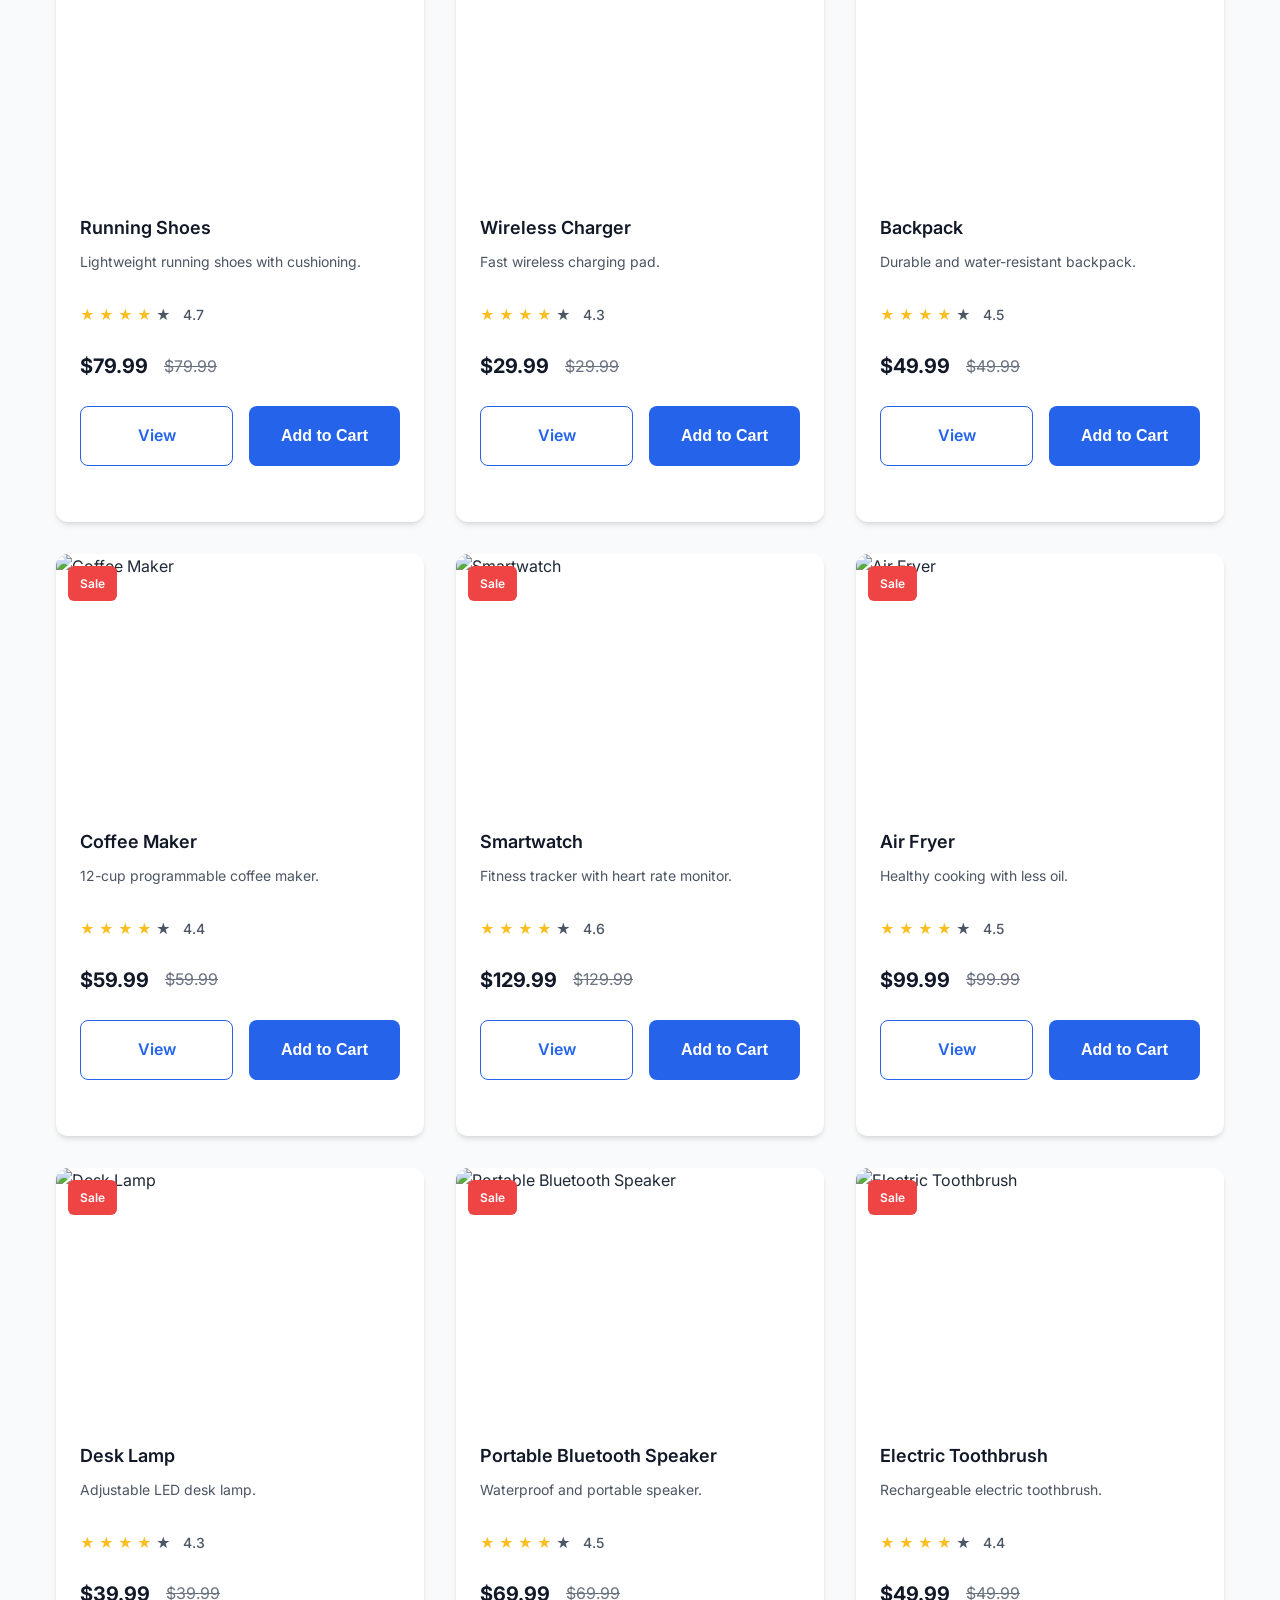
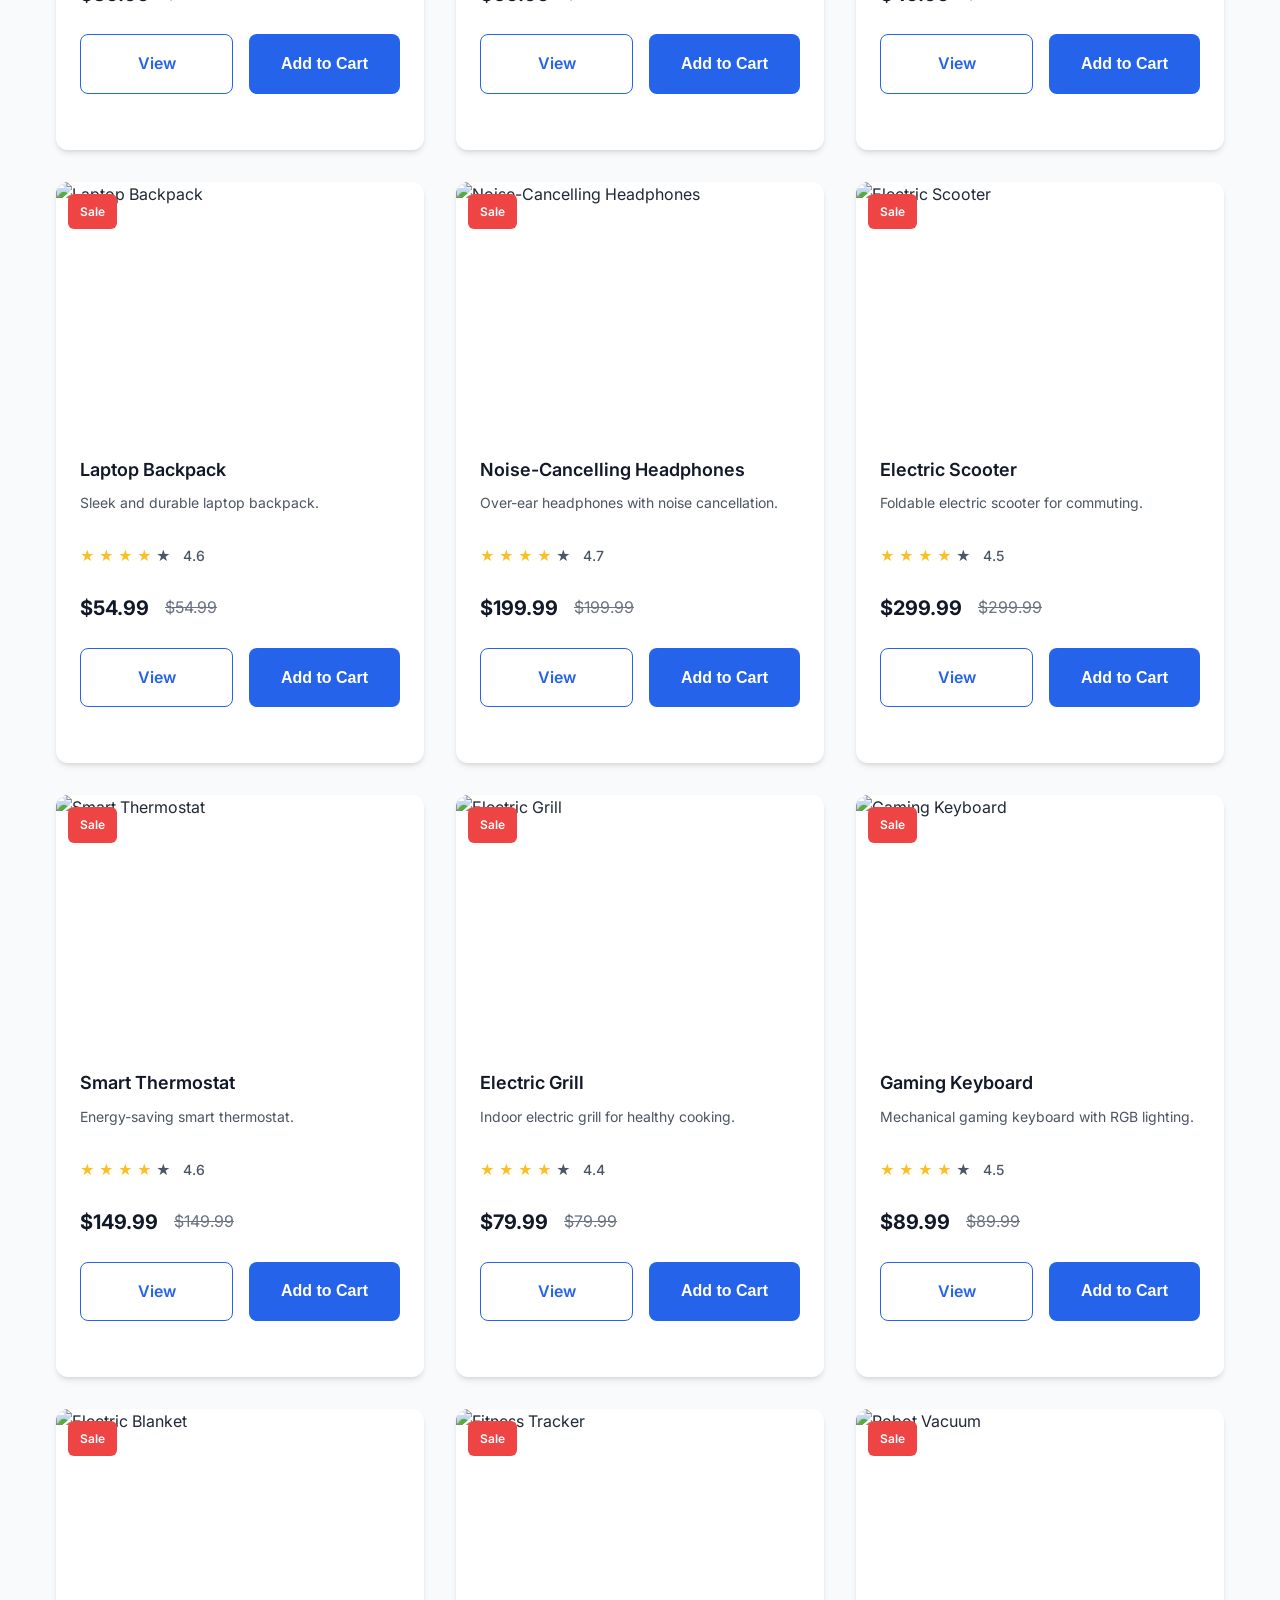
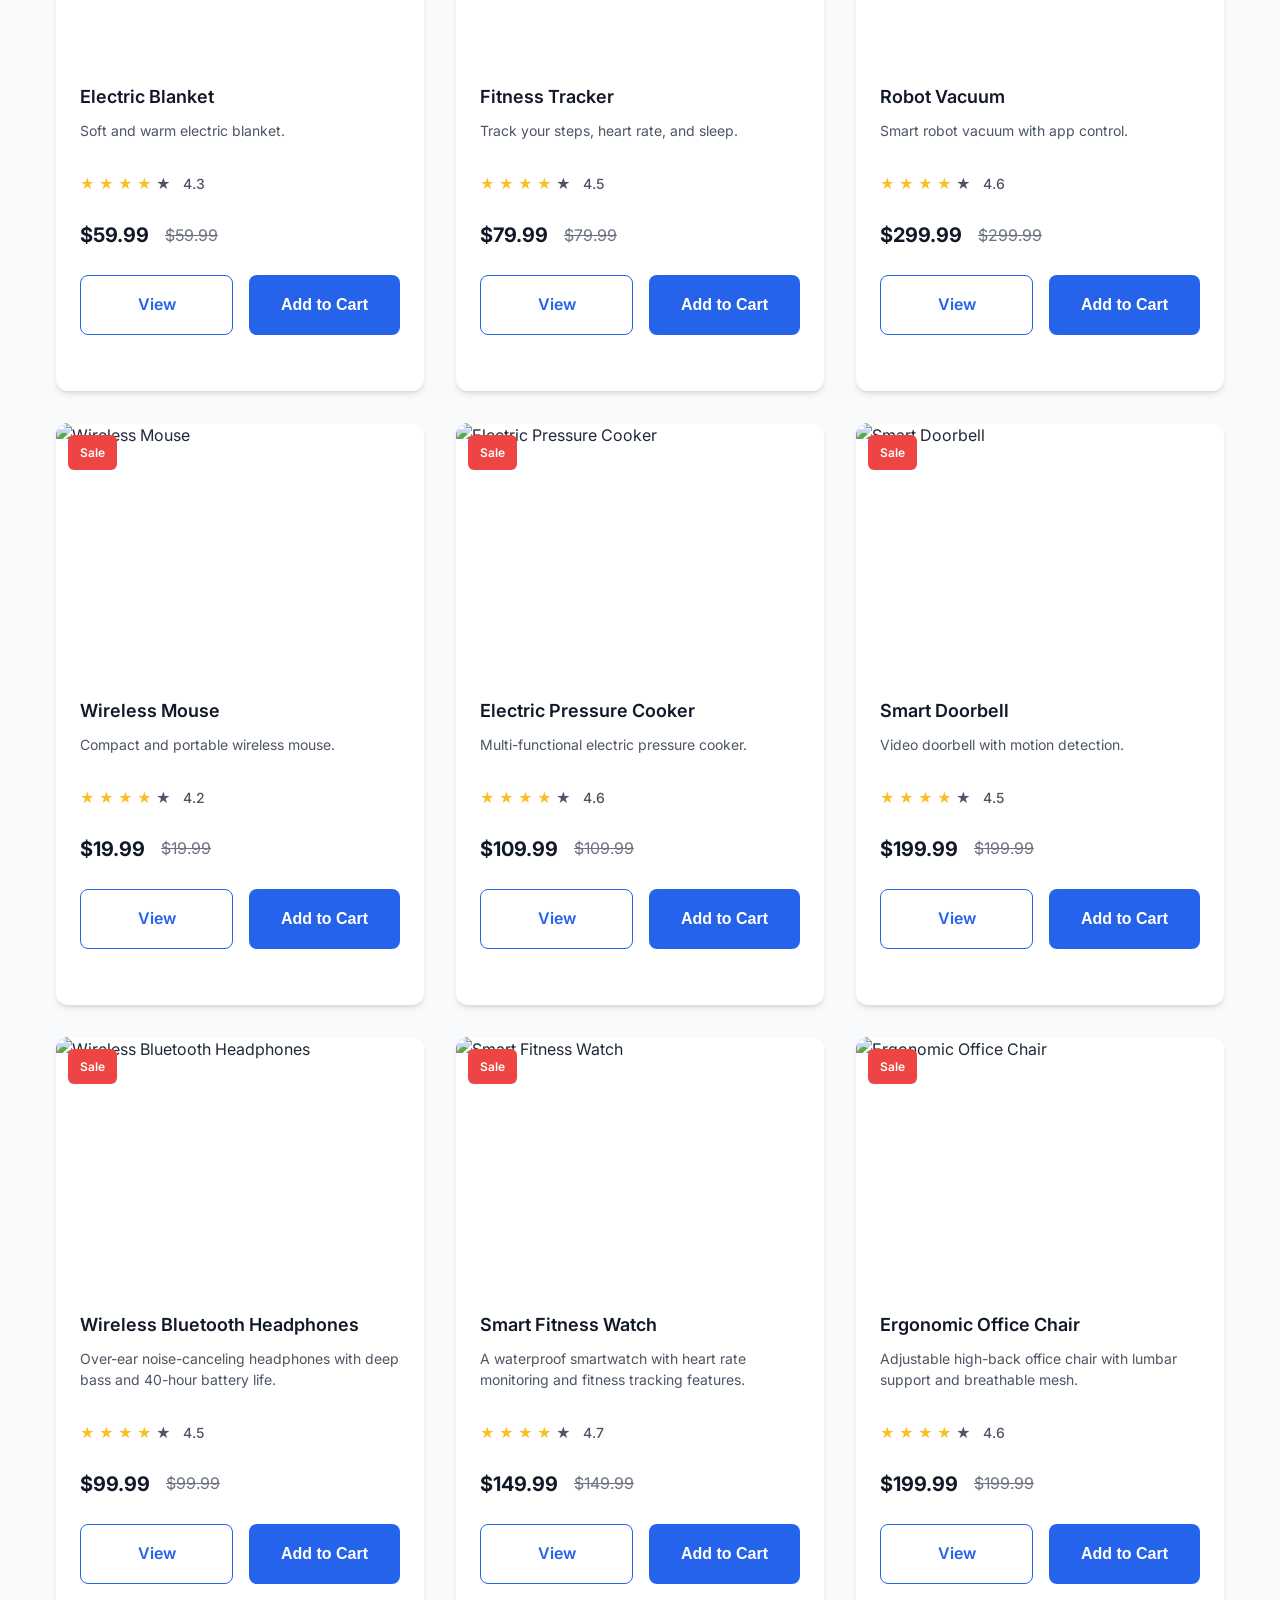
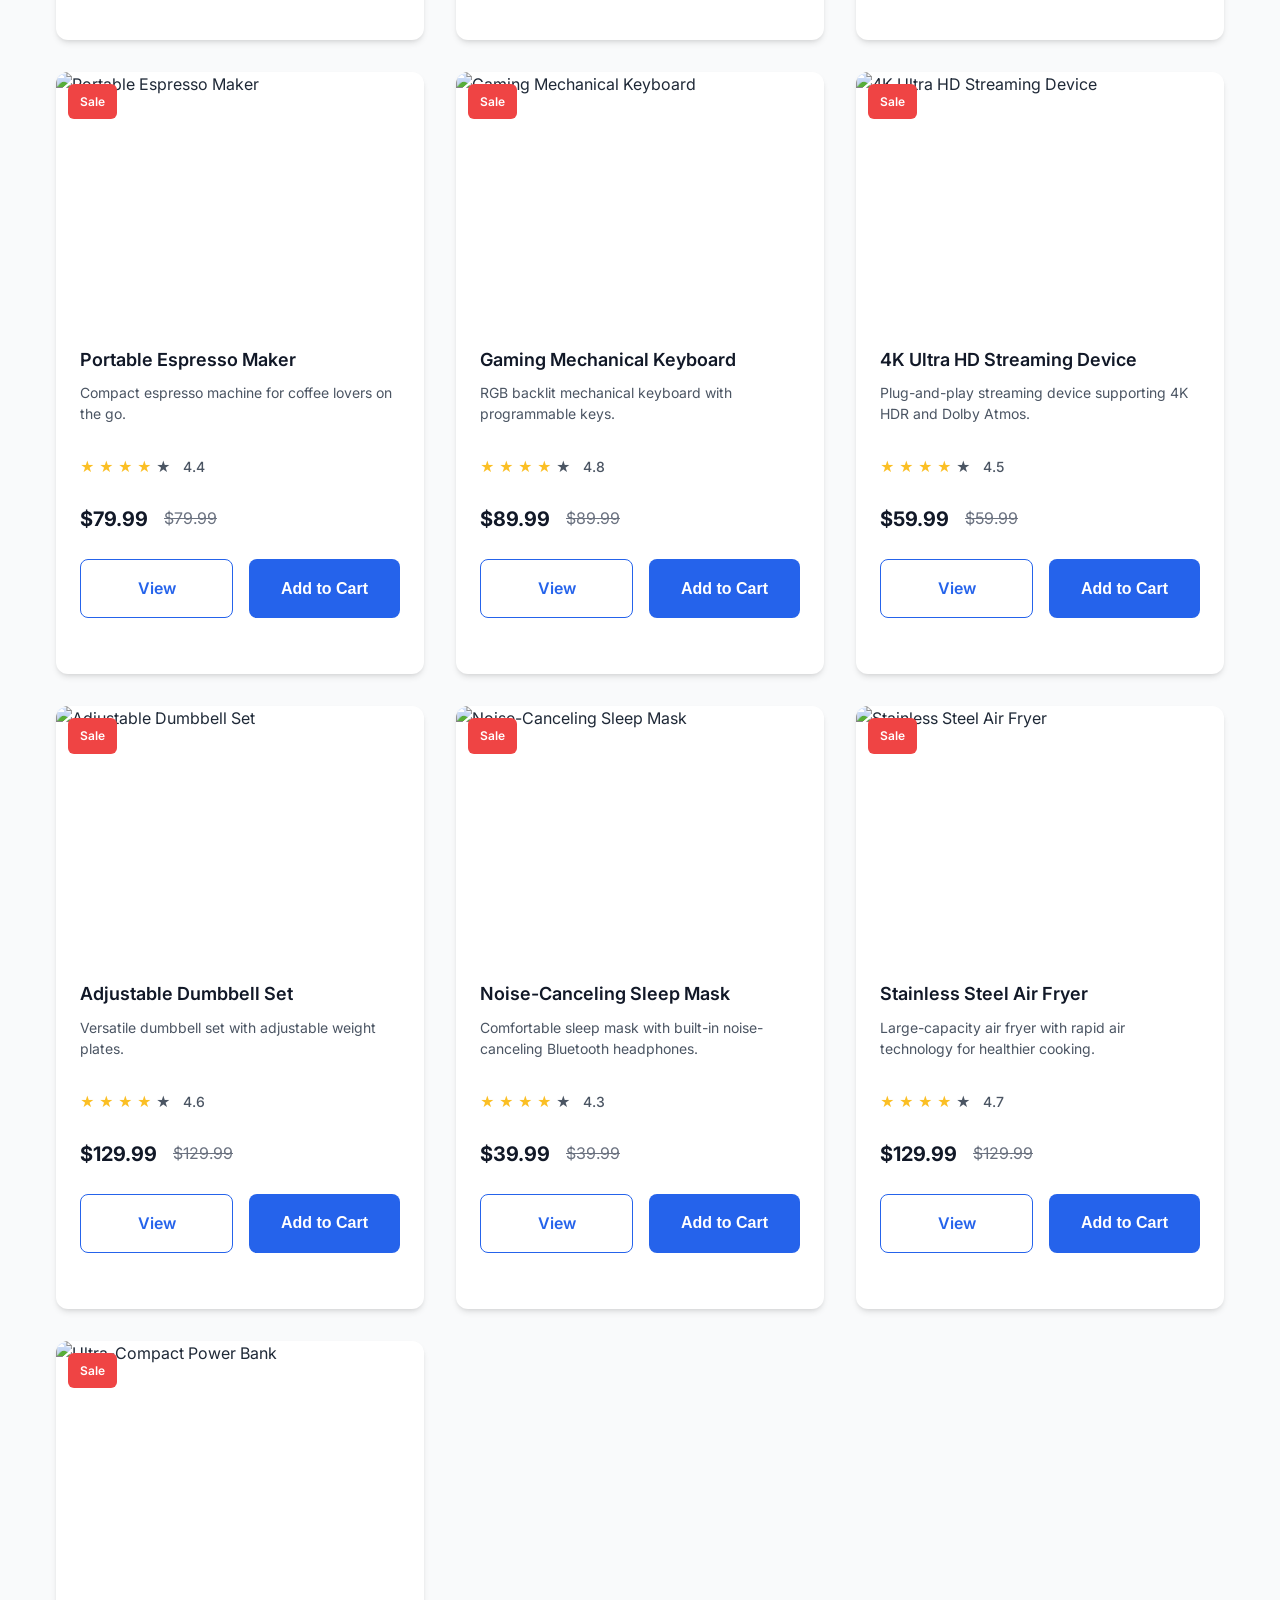
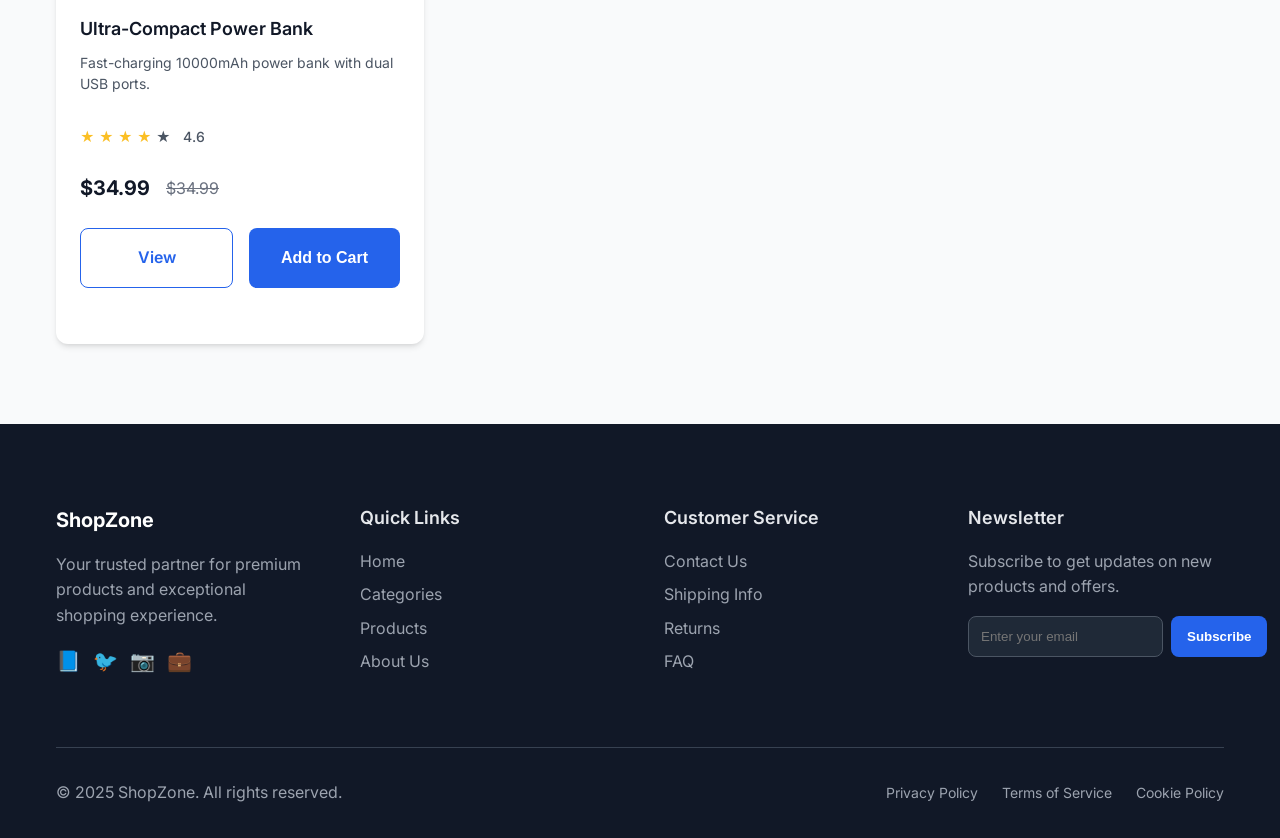
==== commit f00db43b: "project final" ====
--- a/index.html
+++ b/index.html
@@ -217,6 +217,5 @@
         </div>
     </footer>
 </body>
-<h1 style="color: red;">I love you</h1>
 <script src="script.js" type="module"></script>
 </html>
